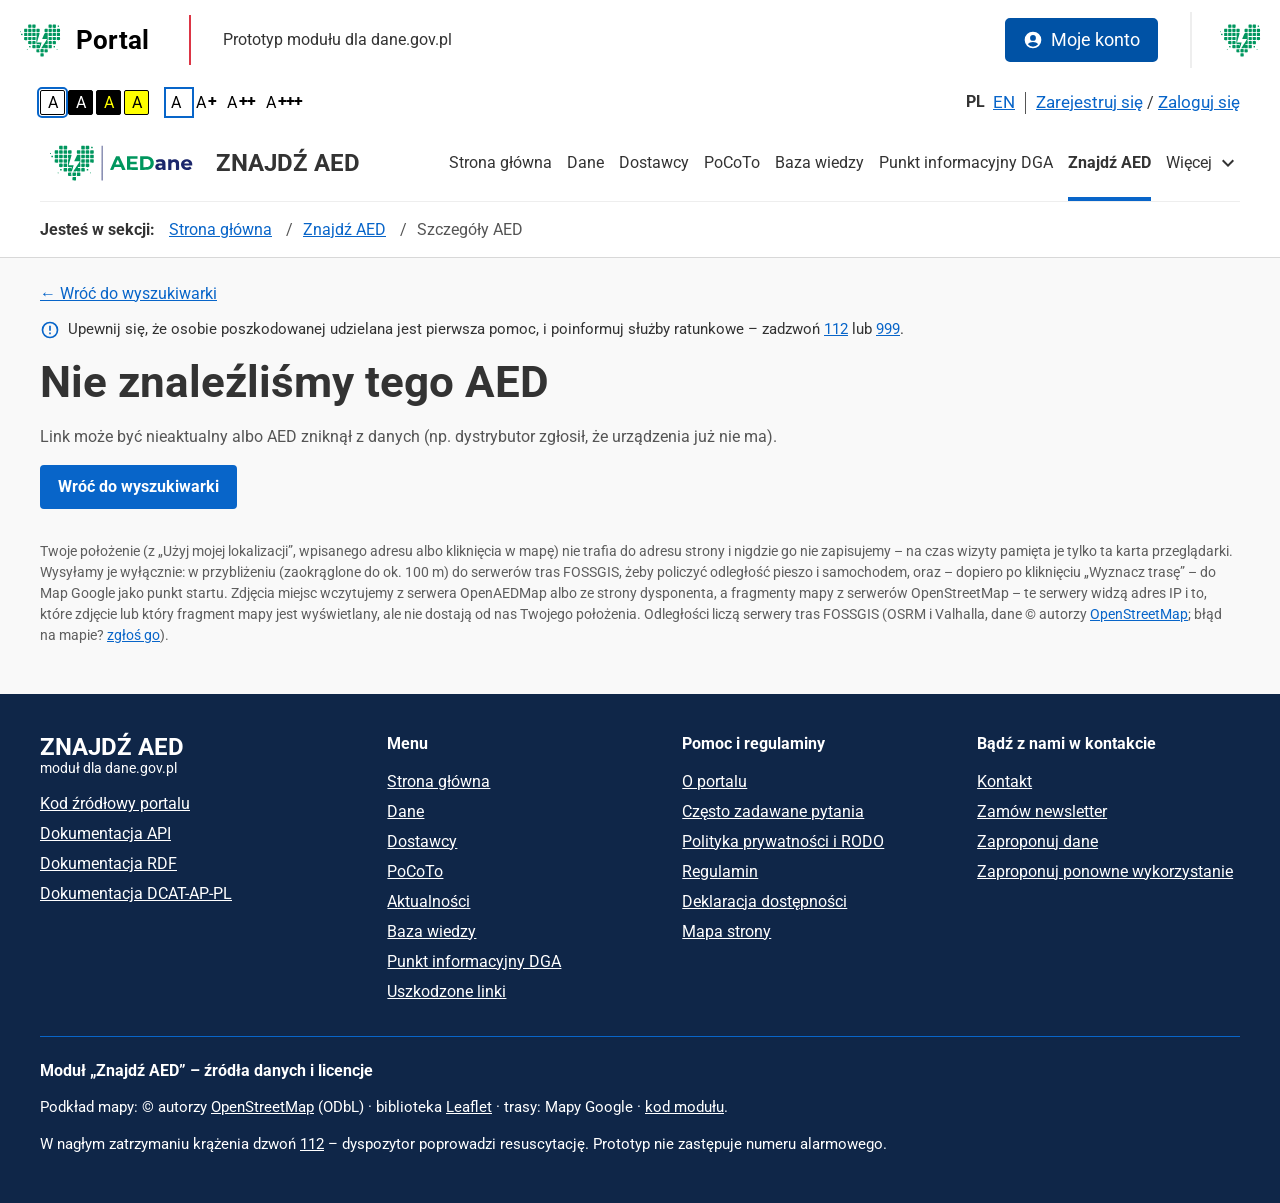
==== app/aed.html @ 88b4f4fb "app: nagłówek bez kreski po logotypie, „Znajdź AED” w jednym wierszu na telefonie AI-Assisted: Claud" ====
<!doctype html>
<html lang="pl">
  <head>
    <meta charset="utf-8" />
    <meta name="viewport" content="width=device-width, initial-scale=1" />
    <title>AED – szczegóły – Znajdź AED</title>
    <meta name="description" content="Szczegóły defibrylatora AED: gdzie jest, kiedy jest dostępny, kto za niego odpowiada. Prototyp na otwartych danych z dane.gov.pl." />
    <meta name="theme-color" content="#0f2648" />
    <link rel="icon" href="data:image/svg+xml,%3Csvg xmlns='http://www.w3.org/2000/svg' viewBox='0 0 32 32'%3E%3Cpath d='M16 28s-11-6.6-11-15A6.5 6.5 0 0 1 16 8.6 6.5 6.5 0 0 1 27 13c0 8.4-11 15-11 15z' fill='%23d40043'/%3E%3Cpath d='M17.2 11.5 13 17.6h3.2l-1.4 5 4.8-6.6h-3.3z' fill='%23fff'/%3E%3C/svg%3E" />
    <link rel="stylesheet" href="vendor/leaflet/leaflet.css?v=20261122-32" />
    <link rel="stylesheet" href="css/style.css?v=20261122-32" />
    <script>
      // Ustawienia dostępności przed pierwszym malowaniem (bez mignięcia).
      (function () {
        try {
          var c = localStorage.getItem('aed-contrast');
          var f = localStorage.getItem('aed-font');
          if (c) document.documentElement.setAttribute('data-contrast', c);
          if (f) document.documentElement.setAttribute('data-font', f);
        } catch (e) {}
      })();
    </script>
  </head>
  <body>
    <header class="page-header">
      <!-- Linki pomijania (jak w dane.gov.pl) -->
      <nav class="skip-menu" aria-label="Linki pomijania">
        <ul class="skip-menu__list">
          <li><a class="skip-menu__link" href="#main-menu">Przejdź do menu</a></li>
          <li><a class="skip-menu__link" href="#main-content">Przejdź do treści</a></li>
          <li><a class="skip-menu__link" href="#main-footer">Przejdź do stopki</a></li>
        </ul>
      </nav>

      <!-- Pasek serwisu (w dane.gov.pl: pasek gov.pl – tu bez znaków państwowych) -->
      <div class="servicebar">
        <a class="servicebar__logo" href="./">
          <img src="img/ikona-aedane.svg?v=20261122-32" alt="" width="48" height="48" />
          Portal
        </a>
        <span class="servicebar__text">Prototyp modułu dla dane.gov.pl</span>
        <a class="btn btn-gov servicebar__cta" href="https://dane.gov.pl/pl/user/login">
          <svg class="icon" viewBox="0 0 24 24" aria-hidden="true" focusable="false"><path fill="currentColor" d="M12 2a10 10 0 1 0 0 20 10 10 0 0 0 0-20zm0 4a3.5 3.5 0 1 1 0 7 3.5 3.5 0 0 1 0-7zm0 14a8 8 0 0 1-6.16-2.9C7.1 15.5 9.4 14.5 12 14.5s4.9 1 6.16 2.6A8 8 0 0 1 12 20z"/></svg>
          Moje konto
          <span class="visually-hidden"> – logowanie w dane.gov.pl</span>
        </a>
        <span class="servicebar__mark" aria-hidden="true">
          <img src="img/ikona-aedane.svg?v=20261122-32" alt="" width="48" height="48" />
        </span>
      </div>

      <!-- Pasek dostępności i języka -->
      <div class="top-bar-wrapper">
        <div class="container">
          <div class="top-bar">
            <div class="a11y-buttons">
              <ul class="a11y-buttons__group" aria-label="Kontrast">
                <li><button type="button" class="btn--hc btn--hc-default" data-contrast="" aria-pressed="false"><span aria-hidden="true">A</span><span class="visually-hidden">Kontrast domyślny</span></button></li>
                <li><button type="button" class="btn--hc btn--hc-bw" data-contrast="black-white" aria-pressed="false"><span aria-hidden="true">A</span><span class="visually-hidden">Kontrast: biały tekst na czarnym tle</span></button></li>
                <li><button type="button" class="btn--hc btn--hc-by" data-contrast="black-yellow" aria-pressed="false"><span aria-hidden="true">A</span><span class="visually-hidden">Kontrast: żółty tekst na czarnym tle</span></button></li>
                <li><button type="button" class="btn--hc btn--hc-yb" data-contrast="yellow-black" aria-pressed="false"><span aria-hidden="true">A</span><span class="visually-hidden">Kontrast: czarny tekst na żółtym tle</span></button></li>
              </ul>
              <ul class="a11y-buttons__group a11y-buttons__group--font" aria-label="Wielkość tekstu">
                <li><button type="button" class="btn--font btn--font-0" data-font="" aria-pressed="false"><span aria-hidden="true">A</span><span class="visually-hidden">Domyślna wielkość tekstu</span></button></li>
                <li><button type="button" class="btn--font btn--font-1" data-font="125" aria-pressed="false"><span aria-hidden="true">A<span class="plus">+</span></span><span class="visually-hidden">Tekst powiększony – 125%</span></button></li>
                <li><button type="button" class="btn--font btn--font-2" data-font="150" aria-pressed="false"><span aria-hidden="true">A<span class="plus">++</span></span><span class="visually-hidden">Tekst powiększony – 150%</span></button></li>
                <li><button type="button" class="btn--font btn--font-3" data-font="200" aria-pressed="false"><span aria-hidden="true">A<span class="plus">+++</span></span><span class="visually-hidden">Tekst powiększony – 200%</span></button></li>
              </ul>
            </div>
            <div class="top-bar__right">
              <ul class="language-switcher" aria-label="Język">
                <li><span class="language-switcher__current" lang="pl" aria-current="true">PL<span class="visually-hidden"> – polski</span></span></li>
                <li><a class="language-switcher__link" href="https://dane.gov.pl/en" lang="en">EN<span class="visually-hidden"> – English version of dane.gov.pl</span></a></li>
              </ul>
              <span class="language-divider" aria-hidden="true"></span>
              <div class="user-related">
                <a class="user-related__link" href="https://dane.gov.pl/pl/user/register">Zarejestruj się</a> /
                <a class="user-related__link" href="https://dane.gov.pl/pl/user/login">Zaloguj się</a>
              </div>
            </div>
          </div>
        </div>
      </div>

      <!-- Znak aplikacji i główne menu -->
      <div class="gov-nav-section">
        <div class="container">
          <div class="navbar" id="main-menu" tabindex="-1">
            <a class="navbar-brand" href="./" aria-label="AEDane – Znajdź AED, strona główna">
              <img class="brand-logo" src="img/logotyp-aedane.svg?v=20261122-32" alt="" width="162" height="54" />
              <span class="brand-name" aria-hidden="true">Znajdź AED</span>
            </a>
            <button type="button" class="navbar-toggler" aria-controls="main-nav" aria-expanded="false">MENU</button>
            <nav id="main-nav" class="navbar-collapse" aria-label="Menu główne">
              <ul class="navbar-nav">
                <li class="nav-item"><a class="nav-link" href="https://dane.gov.pl/pl">Strona główna</a></li>
                <li class="nav-item"><a class="nav-link" href="https://dane.gov.pl/pl/dataset">Dane</a></li>
                <li class="nav-item"><a class="nav-link" href="https://dane.gov.pl/pl/institution">Dostawcy</a></li>
                <li class="nav-item"><a class="nav-link" href="https://dane.gov.pl/pl/showcase">PoCoTo</a></li>
                <li class="nav-item"><a class="nav-link" href="https://dane.gov.pl/pl/knowledgebase/useful-materials">Baza wiedzy</a></li>
                <li class="nav-item"><a class="nav-link" href="https://dane.gov.pl/pl/dga">Punkt informacyjny DGA</a></li>
                <li class="nav-item"><a class="nav-link active" href="index.html">Znajdź AED</a></li>
                <li class="nav-item nav-item--more">
                  <button type="button" class="nav-link nav-more" aria-expanded="false" aria-controls="nav-more-list">
                    Więcej
                    <svg class="nav-more__icon" viewBox="0 0 24 24" aria-hidden="true" focusable="false"><path fill="currentColor" d="M7.4 8.6 12 13.2l4.6-4.6L18 10l-6 6-6-6z"/></svg>
                  </button>
                  <ul id="nav-more-list" class="nav-more__list" hidden>
                    <li><a class="nav-more__link" href="https://dane.gov.pl/pl/article">Aktualności</a></li>
                    <li><a class="nav-more__link" href="https://dane.gov.pl/pl/brokenlinks/table">Uszkodzone linki</a></li>
                  </ul>
                </li>
              </ul>
            </nav>
          </div>
        </div>
      </div>

      <!-- Okruszki -->
      <div class="breadcrumbs-section">
        <div class="container">
          <nav aria-label="Ścieżka nawigacji">
            <span class="breadcrumbs__label">Jesteś w sekcji:</span>
            <ol class="breadcrumbs">
              <li class="breadcrumbs__item"><a href="https://dane.gov.pl/pl">Strona główna</a></li>
              <li class="breadcrumbs__item"><a href="index.html">Znajdź AED</a></li>
              <li class="breadcrumbs__item" aria-current="page" id="crumb-name">Szczegóły AED</li>
            </ol>
          </nav>
        </div>
      </div>
    </header>

    <main id="main-content" class="page-content" tabindex="-1">
      <div class="container">
        <p class="back-link"><a href="index.html" id="back-link">← Wróć do wyszukiwarki</a></p>
        <p class="page-tip">
          <svg class="icon" viewBox="0 0 24 24" aria-hidden="true" focusable="false"><path fill="currentColor" d="M11 7h2v6h-2zm0 8h2v2h-2zm1-13a10 10 0 1 0 0 20 10 10 0 0 0 0-20zm0 18a8 8 0 1 1 0-16 8 8 0 0 1 0 16z"/></svg>
          <span>Upewnij się, że osobie poszkodowanej udzielana jest pierwsza pomoc, i poinformuj służby ratunkowe – zadzwoń <a href="tel:112">112</a> lub <a href="tel:999">999</a>.</span>
        </p>

        <!-- Kolejność od najważniejszego: co to i czy dostępne, jak dojść, kiedy i dla kogo,
             gdzie dokładnie, kto odpowiada, skąd dane. Treść wstawia js/aed-detail.js. -->
        <article id="aed" class="aed-detail" aria-live="polite">
          <h1 class="page-title">Szczegóły AED</h1>
          <p>Wczytujemy dane…</p>
        </article>
        <p class="hint">Twoje położenie (z „Użyj mojej lokalizacji”, wpisanego adresu albo kliknięcia w mapę) nie trafia do adresu strony i nigdzie go nie zapisujemy – na czas wizyty pamięta je tylko ta karta przeglądarki. Wysyłamy je wyłącznie: w przybliżeniu (zaokrąglone do ok. 100 m) do serwerów tras FOSSGIS, żeby policzyć odległość pieszo i samochodem, oraz – dopiero po kliknięciu „Wyznacz trasę” – do Map Google jako punkt startu. Zdjęcia miejsc wczytujemy z serwera OpenAEDMap albo ze strony dysponenta, a fragmenty mapy z serwerów OpenStreetMap – te serwery widzą adres IP i to, które zdjęcie lub który fragment mapy jest wyświetlany, ale nie dostają od nas Twojego położenia. Odległości liczą serwery tras FOSSGIS (OSRM i Valhalla, dane © autorzy <a href="https://www.openstreetmap.org/copyright">OpenStreetMap</a>; błąd na mapie? <a href="https://www.openstreetmap.org/fixthemap">zgłoś go</a>).</p>

      </div>
    </main>

    <footer class="page-footer" id="main-footer" tabindex="-1">
      <div class="container">
        <div class="page-footer__cols">
          <div class="page-footer__col page-footer__col--brand">
            <p class="page-footer__brand">Znajdź AED<span>moduł dla dane.gov.pl</span></p>
            <ul class="page-footer__list">
              <li><a href="https://dane.gov.pl/source-code/">Kod źródłowy portalu</a></li>
              <li><a href="https://api.dane.gov.pl/doc">Dokumentacja API</a></li>
              <li><a href="https://api.dane.gov.pl/1.4/doc?urls.primaryName=DANE.GOV.PL%20RDF%20API">Dokumentacja RDF</a></li>
              <li><a href="https://dane.gov.pl/dcat-ap-pl/">Dokumentacja DCAT-AP-PL</a></li>
            </ul>
          </div>
          <nav class="page-footer__col" aria-labelledby="f-menu">
            <h2 id="f-menu" class="page-footer__title">Menu</h2>
            <ul class="page-footer__list">
              <li><a href="https://dane.gov.pl/pl">Strona główna</a></li>
              <li><a href="https://dane.gov.pl/pl/dataset">Dane</a></li>
              <li><a href="https://dane.gov.pl/pl/institution">Dostawcy</a></li>
              <li><a href="https://dane.gov.pl/pl/showcase">PoCoTo</a></li>
              <li><a href="https://dane.gov.pl/pl/article">Aktualności</a></li>
              <li><a href="https://dane.gov.pl/pl/knowledgebase/useful-materials">Baza wiedzy</a></li>
              <li><a href="https://dane.gov.pl/pl/dga">Punkt informacyjny DGA</a></li>
              <li><a href="https://dane.gov.pl/pl/brokenlinks/table">Uszkodzone linki</a></li>
            </ul>
          </nav>
          <nav class="page-footer__col" aria-labelledby="f-help">
            <h2 id="f-help" class="page-footer__title">Pomoc i regulaminy</h2>
            <ul class="page-footer__list">
              <li><a href="https://dane.gov.pl/pl/page/o-serwisie">O portalu</a></li>
              <li><a href="https://dane.gov.pl/pl/knowledgebase/useful-materials/faq">Często zadawane pytania</a></li>
              <li><a href="https://dane.gov.pl/pl/privacy-policy">Polityka prywatności i RODO</a></li>
              <li><a href="https://dane.gov.pl/pl/regulations">Regulamin</a></li>
              <li><a href="https://dane.gov.pl/pl/declaration-of-accessibility">Deklaracja dostępności</a></li>
              <li><a href="https://dane.gov.pl/pl/sitemap">Mapa strony</a></li>
            </ul>
          </nav>
          <nav class="page-footer__col" aria-labelledby="f-contact">
            <h2 id="f-contact" class="page-footer__title">Bądź z nami w kontakcie</h2>
            <ul class="page-footer__list">
              <li><a href="https://dane.gov.pl/pl/contact">Kontakt</a></li>
              <li><a href="https://dane.gov.pl/pl/newsletter">Zamów newsletter</a></li>
              <li><a href="https://dane.gov.pl/pl/dataset/submissions">Zaproponuj dane</a></li>
              <li><a href="https://dane.gov.pl/pl/showcase/suggest">Zaproponuj ponowne wykorzystanie</a></li>
            </ul>
          </nav>
        </div>
        <div class="page-footer__module">
          <h2 class="page-footer__title">Moduł „Znajdź AED” – źródła danych i licencje</h2>
          <ul id="sources" class="page-footer__list"></ul>
          <p>Podkład mapy: © autorzy <a href="https://www.openstreetmap.org/copyright">OpenStreetMap</a> (ODbL) · biblioteka <a href="https://leafletjs.com">Leaflet</a> · trasy: Mapy Google · <a href="https://github.com/tymsonS/AED">kod modułu</a>.</p>
          <p>W nagłym zatrzymaniu krążenia dzwoń <a href="tel:112">112</a> – dyspozytor poprowadzi resuscytację. Prototyp nie zastępuje numeru alarmowego.</p>
        </div>
      </div>
    </footer>

    <script src="vendor/leaflet/leaflet.js?v=20261122-32"></script>
    <script src="data/aed-data.js?v=20261122-32"></script>
    <script src="js/aed-core.js?v=20261122-32"></script>
    <script src="js/a11y.js?v=20261122-32"></script>
    <script src="js/aed-detail.js?v=20261122-32"></script>
  </body>
</html>
---- app/vendor/leaflet/leaflet.css ----
/* required styles */

.leaflet-pane,
.leaflet-tile,
.leaflet-marker-icon,
.leaflet-marker-shadow,
.leaflet-tile-container,
.leaflet-pane > svg,
.leaflet-pane > canvas,
.leaflet-zoom-box,
.leaflet-image-layer,
.leaflet-layer {
	position: absolute;
	left: 0;
	top: 0;
	}
.leaflet-container {
	overflow: hidden;
	}
.leaflet-tile,
.leaflet-marker-icon,
.leaflet-marker-shadow {
	-webkit-user-select: none;
	   -moz-user-select: none;
	        user-select: none;
	  -webkit-user-drag: none;
	}
/* Prevents IE11 from highlighting tiles in blue */
.leaflet-tile::selection {
	background: transparent;
}
/* Safari renders non-retina tile on retina better with this, but Chrome is worse */
.leaflet-safari .leaflet-tile {
	image-rendering: -webkit-optimize-contrast;
	}
/* hack that prevents hw layers "stretching" when loading new tiles */
.leaflet-safari .leaflet-tile-container {
	width: 1600px;
	height: 1600px;
	-webkit-transform-origin: 0 0;
	}
.leaflet-marker-icon,
.leaflet-marker-shadow {
	display: block;
	}
/* .leaflet-container svg: reset svg max-width decleration shipped in Joomla! (joomla.org) 3.x */
/* .leaflet-container img: map is broken in FF if you have max-width: 100% on tiles */
.leaflet-container .leaflet-overlay-pane svg {
	max-width: none !important;
	max-height: none !important;
	}
.leaflet-container .leaflet-marker-pane img,
.leaflet-container .leaflet-shadow-pane img,
.leaflet-container .leaflet-tile-pane img,
.leaflet-container img.leaflet-image-layer,
.leaflet-container .leaflet-tile {
	max-width: none !important;
	max-height: none !important;
	width: auto;
	padding: 0;
	}

.leaflet-container img.leaflet-tile {
	/* See: https://bugs.chromium.org/p/chromium/issues/detail?id=600120 */
	mix-blend-mode: plus-lighter;
}

.leaflet-container.leaflet-touch-zoom {
	-ms-touch-action: pan-x pan-y;
	touch-action: pan-x pan-y;
	}
.leaflet-container.leaflet-touch-drag {
	-ms-touch-action: pinch-zoom;
	/* Fallback for FF which doesn't support pinch-zoom */
	touch-action: none;
	touch-action: pinch-zoom;
}
.leaflet-container.leaflet-touch-drag.leaflet-touch-zoom {
	-ms-touch-action: none;
	touch-action: none;
}
.leaflet-container {
	-webkit-tap-highlight-color: transparent;
}
.leaflet-container a {
	-webkit-tap-highlight-color: rgba(51, 181, 229, 0.4);
}
.leaflet-tile {
	filter: inherit;
	visibility: hidden;
	}
.leaflet-tile-loaded {
	visibility: inherit;
	}
.leaflet-zoom-box {
	width: 0;
	height: 0;
	-moz-box-sizing: border-box;
	     box-sizing: border-box;
	z-index: 800;
	}
/* workaround for https://bugzilla.mozilla.org/show_bug.cgi?id=888319 */
.leaflet-overlay-pane svg {
	-moz-user-select: none;
	}

.leaflet-pane         { z-index: 400; }

.leaflet-tile-pane    { z-index: 200; }
.leaflet-overlay-pane { z-index: 400; }
.leaflet-shadow-pane  { z-index: 500; }
.leaflet-marker-pane  { z-index: 600; }
.leaflet-tooltip-pane   { z-index: 650; }
.leaflet-popup-pane   { z-index: 700; }

.leaflet-map-pane canvas { z-index: 100; }
.leaflet-map-pane svg    { z-index: 200; }

.leaflet-vml-shape {
	width: 1px;
	height: 1px;
	}
.lvml {
	behavior: url(#default#VML);
	display: inline-block;
	position: absolute;
	}


/* control positioning */

.leaflet-control {
	position: relative;
	z-index: 800;
	pointer-events: visiblePainted; /* IE 9-10 doesn't have auto */
	pointer-events: auto;
	}
.leaflet-top,
.leaflet-bottom {
	position: absolute;
	z-index: 1000;
	pointer-events: none;
	}
.leaflet-top {
	top: 0;
	}
.leaflet-right {
	right: 0;
	}
.leaflet-bottom {
	bottom: 0;
	}
.leaflet-left {
	left: 0;
	}
.leaflet-control {
	float: left;
	clear: both;
	}
.leaflet-right .leaflet-control {
	float: right;
	}
.leaflet-top .leaflet-control {
	margin-top: 10px;
	}
.leaflet-bottom .leaflet-control {
	margin-bottom: 10px;
	}
.leaflet-left .leaflet-control {
	margin-left: 10px;
	}
.leaflet-right .leaflet-control {
	margin-right: 10px;
	}


/* zoom and fade animations */

.leaflet-fade-anim .leaflet-popup {
	opacity: 0;
	-webkit-transition: opacity 0.2s linear;
	   -moz-transition: opacity 0.2s linear;
	        transition: opacity 0.2s linear;
	}
.leaflet-fade-anim .leaflet-map-pane .leaflet-popup {
	opacity: 1;
	}
.leaflet-zoom-animated {
	-webkit-transform-origin: 0 0;
	    -ms-transform-origin: 0 0;
	        transform-origin: 0 0;
	}
svg.leaflet-zoom-animated {
	will-change: transform;
}

.leaflet-zoom-anim .leaflet-zoom-animated {
	-webkit-transition: -webkit-transform 0.25s cubic-bezier(0,0,0.25,1);
	   -moz-transition:    -moz-transform 0.25s cubic-bezier(0,0,0.25,1);
	        transition:         transform 0.25s cubic-bezier(0,0,0.25,1);
	}
.leaflet-zoom-anim .leaflet-tile,
.leaflet-pan-anim .leaflet-tile {
	-webkit-transition: none;
	   -moz-transition: none;
	        transition: none;
	}

.leaflet-zoom-anim .leaflet-zoom-hide {
	visibility: hidden;
	}


/* cursors */

.leaflet-interactive {
	cursor: pointer;
	}
.leaflet-grab {
	cursor: -webkit-grab;
	cursor:    -moz-grab;
	cursor:         grab;
	}
.leaflet-crosshair,
.leaflet-crosshair .leaflet-interactive {
	cursor: crosshair;
	}
.leaflet-popup-pane,
.leaflet-control {
	cursor: auto;
	}
.leaflet-dragging .leaflet-grab,
.leaflet-dragging .leaflet-grab .leaflet-interactive,
.leaflet-dragging .leaflet-marker-draggable {
	cursor: move;
	cursor: -webkit-grabbing;
	cursor:    -moz-grabbing;
	cursor:         grabbing;
	}

/* marker & overlays interactivity */
.leaflet-marker-icon,
.leaflet-marker-shadow,
.leaflet-image-layer,
.leaflet-pane > svg path,
.leaflet-tile-container {
	pointer-events: none;
	}

.leaflet-marker-icon.leaflet-interactive,
.leaflet-image-layer.leaflet-interactive,
.leaflet-pane > svg path.leaflet-interactive,
svg.leaflet-image-layer.leaflet-interactive path {
	pointer-events: visiblePainted; /* IE 9-10 doesn't have auto */
	pointer-events: auto;
	}

/* visual tweaks */

.leaflet-container {
	background: #ddd;
	outline-offset: 1px;
	}
.leaflet-container a {
	color: #0078A8;
	}
.leaflet-zoom-box {
	border: 2px dotted #38f;
	background: rgba(255,255,255,0.5);
	}


/* general typography */
.leaflet-container {
	font-family: "Helvetica Neue", Arial, Helvetica, sans-serif;
	font-size: 12px;
	font-size: 0.75rem;
	line-height: 1.5;
	}


/* general toolbar styles */

.leaflet-bar {
	box-shadow: 0 1px 5px rgba(0,0,0,0.65);
	border-radius: 4px;
	}
.leaflet-bar a {
	background-color: #fff;
	border-bottom: 1px solid #ccc;
	width: 26px;
	height: 26px;
	line-height: 26px;
	display: block;
	text-align: center;
	text-decoration: none;
	color: black;
	}
.leaflet-bar a,
.leaflet-control-layers-toggle {
	background-position: 50% 50%;
	background-repeat: no-repeat;
	display: block;
	}
.leaflet-bar a:hover,
.leaflet-bar a:focus {
	background-color: #f4f4f4;
	}
.leaflet-bar a:first-child {
	border-top-left-radius: 4px;
	border-top-right-radius: 4px;
	}
.leaflet-bar a:last-child {
	border-bottom-left-radius: 4px;
	border-bottom-right-radius: 4px;
	border-bottom: none;
	}
.leaflet-bar a.leaflet-disabled {
	cursor: default;
	background-color: #f4f4f4;
	color: #bbb;
	}

.leaflet-touch .leaflet-bar a {
	width: 30px;
	height: 30px;
	line-height: 30px;
	}
.leaflet-touch .leaflet-bar a:first-child {
	border-top-left-radius: 2px;
	border-top-right-radius: 2px;
	}
.leaflet-touch .leaflet-bar a:last-child {
	border-bottom-left-radius: 2px;
	border-bottom-right-radius: 2px;
	}

/* zoom control */

.leaflet-control-zoom-in,
.leaflet-control-zoom-out {
	font: bold 18px 'Lucida Console', Monaco, monospace;
	text-indent: 1px;
	}

.leaflet-touch .leaflet-control-zoom-in, .leaflet-touch .leaflet-control-zoom-out  {
	font-size: 22px;
	}


/* layers control */

.leaflet-control-layers {
	box-shadow: 0 1px 5px rgba(0,0,0,0.4);
	background: #fff;
	border-radius: 5px;
	}
.leaflet-control-layers-toggle {
	background-image: url(images/layers.png);
	width: 36px;
	height: 36px;
	}
.leaflet-retina .leaflet-control-layers-toggle {
	background-image: url(images/layers-2x.png);
	background-size: 26px 26px;
	}
.leaflet-touch .leaflet-control-layers-toggle {
	width: 44px;
	height: 44px;
	}
.leaflet-control-layers .leaflet-control-layers-list,
.leaflet-control-layers-expanded .leaflet-control-layers-toggle {
	display: none;
	}
.leaflet-control-layers-expanded .leaflet-control-layers-list {
	display: block;
	position: relative;
	}
.leaflet-control-layers-expanded {
	padding: 6px 10px 6px 6px;
	color: #333;
	background: #fff;
	}
.leaflet-control-layers-scrollbar {
	overflow-y: scroll;
	overflow-x: hidden;
	padding-right: 5px;
	}
.leaflet-control-layers-selector {
	margin-top: 2px;
	position: relative;
	top: 1px;
	}
.leaflet-control-layers label {
	display: block;
	font-size: 13px;
	font-size: 1.08333em;
	}
.leaflet-control-layers-separator {
	height: 0;
	border-top: 1px solid #ddd;
	margin: 5px -10px 5px -6px;
	}

/* Default icon URLs */
.leaflet-default-icon-path { /* used only in path-guessing heuristic, see L.Icon.Default */
	background-image: url(images/marker-icon.png);
	}


/* attribution and scale controls */

.leaflet-container .leaflet-control-attribution {
	background: #fff;
	background: rgba(255, 255, 255, 0.8);
	margin: 0;
	}
.leaflet-control-attribution,
.leaflet-control-scale-line {
	padding: 0 5px;
	color: #333;
	line-height: 1.4;
	}
.leaflet-control-attribution a {
	text-decoration: none;
	}
.leaflet-control-attribution a:hover,
.leaflet-control-attribution a:focus {
	text-decoration: underline;
	}
.leaflet-attribution-flag {
	display: inline !important;
	vertical-align: baseline !important;
	width: 1em;
	height: 0.6669em;
	}
.leaflet-left .leaflet-control-scale {
	margin-left: 5px;
	}
.leaflet-bottom .leaflet-control-scale {
	margin-bottom: 5px;
	}
.leaflet-control-scale-line {
	border: 2px solid #777;
	border-top: none;
	line-height: 1.1;
	padding: 2px 5px 1px;
	white-space: nowrap;
	-moz-box-sizing: border-box;
	     box-sizing: border-box;
	background: rgba(255, 255, 255, 0.8);
	text-shadow: 1px 1px #fff;
	}
.leaflet-control-scale-line:not(:first-child) {
	border-top: 2px solid #777;
	border-bottom: none;
	margin-top: -2px;
	}
.leaflet-control-scale-line:not(:first-child):not(:last-child) {
	border-bottom: 2px solid #777;
	}

.leaflet-touch .leaflet-control-attribution,
.leaflet-touch .leaflet-control-layers,
.leaflet-touch .leaflet-bar {
	box-shadow: none;
	}
.leaflet-touch .leaflet-control-layers,
.leaflet-touch .leaflet-bar {
	border: 2px solid rgba(0,0,0,0.2);
	background-clip: padding-box;
	}


/* popup */

.leaflet-popup {
	position: absolute;
	text-align: center;
	margin-bottom: 20px;
	}
.leaflet-popup-content-wrapper {
	padding: 1px;
	text-align: left;
	border-radius: 12px;
	}
.leaflet-popup-content {
	margin: 13px 24px 13px 20px;
	line-height: 1.3;
	font-size: 13px;
	font-size: 1.08333em;
	min-height: 1px;
	}
.leaflet-popup-content p {
	margin: 17px 0;
	margin: 1.3em 0;
	}
.leaflet-popup-tip-container {
	width: 40px;
	height: 20px;
	position: absolute;
	left: 50%;
	margin-top: -1px;
	margin-left: -20px;
	overflow: hidden;
	pointer-events: none;
	}
.leaflet-popup-tip {
	width: 17px;
	height: 17px;
	padding: 1px;

	margin: -10px auto 0;
	pointer-events: auto;

	-webkit-transform: rotate(45deg);
	   -moz-transform: rotate(45deg);
	    -ms-transform: rotate(45deg);
	        transform: rotate(45deg);
	}
.leaflet-popup-content-wrapper,
.leaflet-popup-tip {
	background: white;
	color: #333;
	box-shadow: 0 3px 14px rgba(0,0,0,0.4);
	}
.leaflet-container a.leaflet-popup-close-button {
	position: absolute;
	top: 0;
	right: 0;
	border: none;
	text-align: center;
	width: 24px;
	height: 24px;
	font: 16px/24px Tahoma, Verdana, sans-serif;
	color: #757575;
	text-decoration: none;
	background: transparent;
	}
.leaflet-container a.leaflet-popup-close-button:hover,
.leaflet-container a.leaflet-popup-close-button:focus {
	color: #585858;
	}
.leaflet-popup-scrolled {
	overflow: auto;
	}

.leaflet-oldie .leaflet-popup-content-wrapper {
	-ms-zoom: 1;
	}
.leaflet-oldie .leaflet-popup-tip {
	width: 24px;
	margin: 0 auto;

	-ms-filter: "progid:DXImageTransform.Microsoft.Matrix(M11=0.70710678, M12=0.70710678, M21=-0.70710678, M22=0.70710678)";
	filter: progid:DXImageTransform.Microsoft.Matrix(M11=0.70710678, M12=0.70710678, M21=-0.70710678, M22=0.70710678);
	}

.leaflet-oldie .leaflet-control-zoom,
.leaflet-oldie .leaflet-control-layers,
.leaflet-oldie .leaflet-popup-content-wrapper,
.leaflet-oldie .leaflet-popup-tip {
	border: 1px solid #999;
	}


/* div icon */

.leaflet-div-icon {
	background: #fff;
	border: 1px solid #666;
	}


/* Tooltip */
/* Base styles for the element that has a tooltip */
.leaflet-tooltip {
	position: absolute;
	padding: 6px;
	background-color: #fff;
	border: 1px solid #fff;
	border-radius: 3px;
	color: #222;
	white-space: nowrap;
	-webkit-user-select: none;
	-moz-user-select: none;
	-ms-user-select: none;
	user-select: none;
	pointer-events: none;
	box-shadow: 0 1px 3px rgba(0,0,0,0.4);
	}
.leaflet-tooltip.leaflet-interactive {
	cursor: pointer;
	pointer-events: auto;
	}
.leaflet-tooltip-top:before,
.leaflet-tooltip-bottom:before,
.leaflet-tooltip-left:before,
.leaflet-tooltip-right:before {
	position: absolute;
	pointer-events: none;
	border: 6px solid transparent;
	background: transparent;
	content: "";
	}

/* Directions */

.leaflet-tooltip-bottom {
	margin-top: 6px;
}
.leaflet-tooltip-top {
	margin-top: -6px;
}
.leaflet-tooltip-bottom:before,
.leaflet-tooltip-top:before {
	left: 50%;
	margin-left: -6px;
	}
.leaflet-tooltip-top:before {
	bottom: 0;
	margin-bottom: -12px;
	border-top-color: #fff;
	}
.leaflet-tooltip-bottom:before {
	top: 0;
	margin-top: -12px;
	margin-left: -6px;
	border-bottom-color: #fff;
	}
.leaflet-tooltip-left {
	margin-left: -6px;
}
.leaflet-tooltip-right {
	margin-left: 6px;
}
.leaflet-tooltip-left:before,
.leaflet-tooltip-right:before {
	top: 50%;
	margin-top: -6px;
	}
.leaflet-tooltip-left:before {
	right: 0;
	margin-right: -12px;
	border-left-color: #fff;
	}
.leaflet-tooltip-right:before {
	left: 0;
	margin-left: -12px;
	border-right-color: #fff;
	}

/* Printing */

@media print {
	/* Prevent printers from removing background-images of controls. */
	.leaflet-control {
		-webkit-print-color-adjust: exact;
		print-color-adjust: exact;
		}
	}
---- app/css/style.css ----
/*
 * Znajdź AED – style. Układ i wartości odtworzone z frontendu dane.gov.pl
 * (layout/_gov-bar, _top-bar, _header, components/_breadcrumbs, _footer; zmienne kolorów,
 * Roboto) – napisane od nowa, bez kopiowania kodu. Bez znaków państwowych (godło, gov.pl, UE).
 * Kontrasty tekstu ≥ 4,5:1 (WCAG 2.2 AA) – sprawdzane w app/tests/contrast.test.js.
 */

@font-face {
  font-family: 'Roboto';
  font-style: normal;
  font-weight: 400;
  font-display: swap;
  src: url('../vendor/roboto/roboto-latin-ext-400-normal.woff2') format('woff2');
  unicode-range: U+0100-02AF, U+0304, U+0308, U+0329, U+1E00-1E9F, U+1EF2-1EFF, U+2020, U+20A0-20AB, U+20AD-20C0, U+2113, U+2C60-2C7F, U+A720-A7FF;
}
@font-face {
  font-family: 'Roboto';
  font-style: normal;
  font-weight: 400;
  font-display: swap;
  src: url('../vendor/roboto/roboto-latin-400-normal.woff2') format('woff2');
  unicode-range: U+0000-00FF, U+0131, U+0152-0153, U+02BB-02BC, U+02C6, U+02DA, U+02DC, U+0304, U+0308, U+0329, U+2000-206F, U+20AC, U+2122, U+2191, U+2193, U+2212, U+2215, U+FEFF, U+FFFD;
}
@font-face {
  font-family: 'Roboto';
  font-style: normal;
  font-weight: 700;
  font-display: swap;
  src: url('../vendor/roboto/roboto-latin-ext-700-normal.woff2') format('woff2');
  unicode-range: U+0100-02AF, U+0304, U+0308, U+0329, U+1E00-1E9F, U+1EF2-1EFF, U+2020, U+20A0-20AB, U+20AD-20C0, U+2113, U+2C60-2C7F, U+A720-A7FF;
}
@font-face {
  font-family: 'Roboto';
  font-style: normal;
  font-weight: 700;
  font-display: swap;
  src: url('../vendor/roboto/roboto-latin-700-normal.woff2') format('woff2');
  unicode-range: U+0000-00FF, U+0131, U+0152-0153, U+02BB-02BC, U+02C6, U+02DA, U+02DC, U+0304, U+0308, U+0329, U+2000-206F, U+20AC, U+2122, U+2191, U+2193, U+2212, U+2215, U+FEFF, U+FFFD;
}

:root {
  /* Wartości z kodu frontendu dane.gov.pl (scss/base/_variables.scss) */
  --primary: #0865c9;
  --primary-hover: #0753a4;
  --gov-primary: #0052a5;
  --hover-2: #05407f;
  --navy: #0f2648;
  --heading: #333333;
  --text: #555555;
  --muted: #5e5e5e;
  --bg-light: #f9f9f9;
  --grey-6: #eeeeee;
  --grey-5: #d8d8d8;
  --grey-8: #ced4da;
  --highlight: #d6eafb;
  --danger: #dc3545;
  --red: #d40043;
  --form-blue: #0052a4;
  --focus: #ffc605;

  --ok-bg: #e3f3e6;
  --ok-fg: #14532d;
  --ok-pin: #1e7b34;
  --unknown-bg: #eeeeee;
  --unknown-fg: #333333;
  --unknown-pin: #5e5e5e;
  --closed-bg: #fbe7ea;
  --closed-fg: #8a1622;
  --closed-pin: #a91e2c;
  --example-bg: #fff4cc;
  --verified-fg: #0f2648;
  --verified-bg: #e3eefb;
  --unverified-fg: #4a4a4a;
  --unverified-bg: #ffffff;
  --example-fg: #5c4400;
  --example-pin: #8a6a00;

  --card-bg: #ffffff;
  --page-bg: #ffffff;
  --radius: 4px;
}

/* Wielkość tekstu – jak przyciski A / A+ / A++ / A+++ w dane.gov.pl */
html[data-font='125'] {
  font-size: 125%;
}
html[data-font='150'] {
  font-size: 150%;
}
html[data-font='200'] {
  font-size: 200%;
}

*,
*::before,
*::after {
  box-sizing: border-box;
}

[hidden] {
  display: none !important;
}

html {
  -webkit-text-size-adjust: 100%;
}

body {
  margin: 0;
  font-family: 'Roboto', Arial, sans-serif;
  font-size: 1rem;
  line-height: 1.5;
  color: var(--text);
  background: var(--page-bg);
}

h1,
h2,
h3 {
  color: var(--heading);
  line-height: 1.2;
}

a {
  color: var(--primary);
}
a:hover {
  color: var(--hover-2);
}

:focus-visible {
  outline: 3px solid var(--form-blue);
  outline-offset: 2px;
}

.container {
  width: 100%;
  max-width: 1660px;
  margin: 0 auto;
  padding: 0 1rem;
}
@media (min-width: 1200px) {
  .container {
    padding: 0 2.5rem;
  }
}

.visually-hidden {
  position: absolute !important;
  width: 1px;
  height: 1px;
  overflow: hidden;
  clip: rect(0 0 0 0);
  white-space: nowrap;
}

.icon {
  width: 1.25rem;
  height: 1.25rem;
  flex: none;
}

/* --- Linki pomijania ------------------------------------------------------ */

.skip-menu__list {
  margin: 0;
  padding: 0;
  list-style: none;
}
.skip-menu__link {
  position: absolute;
  left: 0.5rem;
  top: -4rem;
  z-index: 3000;
  padding: 0.5rem 1rem;
  background: var(--navy);
  color: #fff;
}
.skip-menu__link:focus {
  top: 0.5rem;
  color: #fff;
}

/* --- Pasek serwisu (układ paska gov.pl, bez znaków państwowych) -------- */

.servicebar {
  display: flex;
  align-items: center;
  justify-content: space-between;
  padding: 0.75rem;
  background: #fff;
}
.servicebar__logo {
  display: inline-flex;
  align-items: center;
  gap: 0.5rem;
  margin-right: 0.5rem;
  color: #000;
  font-size: 1.25rem;
  font-weight: 700;
  text-decoration: none;
  line-height: 1.5;
}
/* Sygnet w obu rogach: ten sam rozmiar i ten sam odstęp od krawędzi (padding paska). */
.servicebar__logo img {
  flex-shrink: 0;
  width: 48px;
  height: 48px;
}
.servicebar__logo:hover {
  color: var(--hover-2);
  text-decoration: underline;
}
.servicebar__text {
  display: none;
  margin-left: 2rem;
  padding-left: 2rem;
  border-left: 2px solid var(--danger);
  padding-top: 0.875rem;
  padding-bottom: 0.875rem;
  line-height: 1.4;
  color: var(--heading);
}
.servicebar__cta {
  margin-left: auto;
  white-space: nowrap;
}
/* Bardzo wąski ekran (320 px, WCAG 1.4.10): „Moje konto” może przejść do drugiego wiersza. */
@media (max-width: 359px) {
  .servicebar__cta {
    white-space: normal;
    padding-left: 0.5rem;
    padding-right: 0.5rem;
  }
}
.servicebar__mark {
  display: inline-flex;
  flex-shrink: 0;
  align-items: center;
  margin-left: 0.375rem;
  padding-left: 0.375rem;
  border-left: 2px solid var(--grey-6);
}
.servicebar__mark img {
  width: 48px;
  height: 48px;
}
@media (min-width: 1200px) {
  .servicebar__mark {
    margin-left: 2rem;
    padding-left: 1.25rem;
  }
  .servicebar__mark img {
    width: 3.5rem;
    height: 3.5rem;
  }
}
@media (min-width: 1200px) {
  .servicebar {
    justify-content: flex-start;
  }
  .servicebar__logo {
    font-size: 1.6rem;
  }
  .servicebar__logo img {
    width: 3.5rem;
    height: 3.5rem;
  }
  .servicebar__text {
    display: inline;
  }
}

/* --- Przyciski ------------------------------------------------------------ */

.btn {
  display: inline-flex;
  align-items: center;
  justify-content: center;
  gap: 0.5rem;
  min-height: 2.75rem;
  padding: 0.5rem 1rem;
  font: inherit;
  font-weight: 700;
  line-height: 1.25;
  border-radius: var(--radius);
  border: 2px solid var(--primary);
  cursor: pointer;
  text-decoration: none;
}
.btn-gov {
  background: var(--gov-primary);
  border-color: var(--gov-primary);
  border-radius: 5px;
  color: #fff;
  font-weight: 400;
  font-size: 1.125rem;
}
.btn-gov:hover {
  background: var(--hover-2);
  border-color: var(--hover-2);
  color: #fff;
}
.btn-primary {
  background: var(--primary);
  color: #fff;
}
.btn-primary:hover {
  background: var(--primary-hover);
  border-color: var(--primary-hover);
  color: #fff;
}
.btn-primary[aria-busy='true'] {
  cursor: progress;
  opacity: 0.85;
}
.btn-outline {
  background: #fff;
  color: var(--primary);
}
.btn-outline:hover {
  background: var(--highlight);
  color: var(--hover-2);
}
.btn-lg {
  min-height: 3.5rem;
  padding: 0.75rem 2rem;
  font-size: 1.25rem;
}
.btn-lg .icon {
  width: 1.5rem;
  height: 1.5rem;
}
.btn-sm {
  min-height: 2.25rem;
  padding: 0.25rem 0.75rem;
  font-size: 0.9375rem;
}

/* --- Pasek dostępności / język ------------------------------------------ */

.top-bar-wrapper {
  background: #fff;
}
.top-bar {
  display: flex;
  flex-wrap: wrap;
  align-items: center;
  justify-content: space-between;
  gap: 0.5rem 1rem;
  padding: 10px 0;
}
.a11y-buttons {
  display: flex;
  align-items: center;
}
.a11y-buttons__group {
  display: flex;
  align-items: center;
  margin: 0;
  padding: 0;
  list-style: none;
}
.a11y-buttons__group li {
  margin-right: 3px;
}
.a11y-buttons__group--font {
  margin-left: 15px;
}
.btn--hc {
  width: 25px;
  height: 25px;
  padding: 0;
  font: inherit;
  font-size: 16px;
  line-height: 1;
  border: 1px solid #000;
  border-radius: 2px;
  cursor: pointer;
}
.btn--hc-default {
  background: #fff;
  color: #000;
}
.btn--hc-bw {
  background: #000;
  color: #fff;
}
.btn--hc-by {
  background: #000;
  color: #ff0;
}
.btn--hc-yb {
  background: #ff0;
  color: #000;
}
.btn--font {
  position: relative;
  min-width: 24px;
  height: 25px;
  padding: 0 2px;
  font: inherit;
  font-size: 16px;
  line-height: 1;
  color: #000;
  background: transparent;
  border: 0;
  cursor: pointer;
}
.btn--font-0 {
  padding-right: 8px;
}
.btn--font-1 {
  padding-right: 16px;
}
.btn--font-2 {
  padding-right: 24px;
}
.btn--font-3 {
  padding-right: 32px;
}
.btn--font .plus {
  position: absolute;
  top: 3px;
  left: 14px;
  font-weight: 700;
  letter-spacing: -1px;
}
.btn--hc[aria-pressed='true'],
.btn--font[aria-pressed='true'] {
  outline: 2px solid var(--primary);
  outline-offset: 1px;
}
.top-bar__right {
  display: flex;
  align-items: center;
}
.language-switcher {
  display: flex;
  margin: 0;
  padding: 0;
  list-style: none;
}
.language-switcher {
  gap: 0.5rem;
}
.language-switcher__current {
  font-weight: 700;
  color: var(--heading);
}
.language-switcher__link,
.user-related__link {
  font-size: 1.0625rem;
}
.user-related {
  color: var(--heading);
}
.language-divider {
  width: 1px;
  height: 22px;
  margin: 0 10px;
  background: var(--text);
}
.top-bar__link {
  font-size: 1.0625rem;
}
@media (max-width: 767.98px) {
  .a11y-buttons__group--font {
    display: none;
  }
}

/* --- Znak aplikacji i menu ----------------------------------------------- */

.gov-nav-section {
  background: #fff;
  padding-bottom: 1px;
}
.navbar {
  display: flex;
  flex-wrap: wrap;
  align-items: center;
  justify-content: space-between;
  border-bottom: 1px solid var(--grey-6);
}
.navbar:focus {
  outline: none;
}
.navbar-brand {
  display: inline-flex;
  align-items: center;
  gap: 0.875rem;
  padding: 15px 0;
  text-decoration: none;
}
/* Logotyp AEDane: min. 160 px szerokości (księga znaku), więc 162×54 także na telefonie. */
.brand-logo {
  display: block;
  width: 162px;
  height: 54px;
}
.brand-name {
  font-family: 'Roboto', Arial, sans-serif;
  font-size: 1.5rem;
  font-weight: 700;
  line-height: 1.1;
  color: var(--heading);
  text-transform: uppercase;
  white-space: nowrap;
}
/* Telefon: logotyp, „Znajdź AED” i MENU w jednym wierszu. */
@media (max-width: 420px) {
  .navbar-brand {
    gap: 0.625rem;
  }
  .brand-logo {
    width: 160px;
    height: 53px;
  }
  .brand-name {
    font-size: 0.9375rem;
  }
  .navbar .navbar-toggler {
    padding-left: 0.5rem;
    padding-right: 0.5rem;
  }
}.navbar-toggler {
  min-height: 2.75rem;
  padding: 0.25rem 0.75rem;
  font: inherit;
  color: var(--text);
  background: transparent;
  border: 0;
  cursor: pointer;
}
.navbar-collapse {
  display: none;
  flex-basis: 100%;
}
.navbar-collapse.show {
  display: block;
}
.navbar-nav {
  display: flex;
  flex-wrap: wrap;
  justify-content: center;
  margin: 0;
  padding: 0 0 0.5rem;
  list-style: none;
  gap: 0 1rem;
}
.nav-link {
  display: inline-grid;
  align-items: center;
  height: 2.5rem;
  margin-top: 3px;
  padding: 0;
  color: var(--heading);
  font-size: 1rem;
  text-decoration: none;
  border-bottom: 4px solid transparent;
}
.nav-link:hover {
  color: var(--heading);
  border-bottom-color: var(--primary);
}
.nav-link.active {
  font-weight: 700;
  border-bottom-color: var(--primary);
}
.nav-item--more {
  position: relative;
}
.nav-more {
  display: inline-flex;
  align-items: center;
  gap: 0.25rem;
  color: var(--heading);
  font: inherit;
  background: none;
  border-top: 0;
  border-left: 0;
  border-right: 0;
  cursor: pointer;
}
.nav-more__icon {
  display: block;
  width: 1.5rem;
  height: 1.5rem;
  transform-box: fill-box;
  transform-origin: 50% 50%;
  transition: transform 0.2s;
}
.nav-more[aria-expanded='true'] .nav-more__icon {
  transform: rotate(180deg);
}
.nav-more__list {
  position: absolute;
  right: 0;
  z-index: 1500;
  min-width: 14rem;
  margin: 0;
  padding: 0.5rem 0;
  list-style: none;
  background: #fff;
  border: 1px solid var(--grey-6);
  box-shadow: 0 4px 12px rgba(15, 38, 72, 0.15);
}
.nav-more__link {
  display: block;
  padding: 0.5rem 1rem;
  color: var(--heading);
  text-decoration: none;
}
.nav-more__link:hover {
  background: var(--highlight);
  color: var(--heading);
}
@media (min-width: 992px) {
  .navbar {
    flex-wrap: nowrap;
  }
  .navbar-brand {
    padding: 0;
  }
  .navbar-toggler {
    display: none;
  }
  .navbar-collapse {
    display: block;
    flex-basis: auto;
    margin-left: auto;
  }
  .navbar-nav {
    padding: 0;
    gap: 0;
  }
  .nav-item + .nav-item {
    padding-left: 15px;
  }
  .nav-link {
    height: 72px;
  }
}
@media (min-width: 1500px) {
  .nav-item + .nav-item {
    padding-left: 24px;
  }
  .nav-link {
    font-size: 1.125rem;
  }
}

/* --- Okruszki ------------------------------------------------------------ */

.breadcrumbs-section {
  padding: 15px 0;
  background: #fff;
  border-bottom: 1px solid var(--grey-5);
}
.breadcrumbs__label {
  font-weight: 700;
  color: var(--heading);
}
.breadcrumbs {
  display: inline;
  margin: 0;
  padding-left: 10px;
  list-style: none;
}
.breadcrumbs__item {
  display: inline;
}
.breadcrumbs__item + .breadcrumbs__item::before {
  content: '/';
  display: inline-block;
  padding: 0 10px;
}

/* --- Treść strony --------------------------------------------------------- */

.page-content {
  background: var(--bg-light);
  padding: 1.5rem 0 3rem;
}
.page-content:focus {
  outline: none;
}
.page-tip {
  display: flex;
  align-items: flex-start;
  gap: 0.5rem;
  max-width: 60rem;
  margin: -0.25rem 0 1rem;
  font-size: 0.9375rem;
  color: var(--heading);
}
.page-tip .icon {
  flex: none;
  margin-top: 0.125rem;
  color: var(--primary);
}
.page-title {
  margin: 0 0 0.75rem;
  font-size: clamp(2rem, 1.5rem + 1.6vw, 3rem);
  font-weight: 700;
}
.page-lead {
  margin: 0 0 1.5rem;
  max-width: 52rem;
  font-size: 1.125rem;
}
.hint {
  margin: 0.5rem 0 0;
  font-size: 0.875rem;
  color: var(--muted);
}

/* --- Wyszukiwarka: mapa + panel (układ jak wyszukiwarki punktów odbioru) --- */

.finder {
  position: relative;
  display: flex;
  flex-direction: column;
}
.finder:focus {
  outline: none;
}
.finder-map {
  order: 2;
  width: 100%;
  height: 55vh;
  min-height: 340px;
  background: #eef2f6;
  border-top: 1px solid var(--grey-6);
  border-bottom: 1px solid var(--grey-6);
}
.finder-panel {
  display: contents; /* na telefonie: sterowanie → mapa → wyniki */
}
.finder-controls {
  order: 1;
  padding: 1rem 1rem 0.75rem;
  background: #fff;
}
.finder-results {
  order: 3;
  padding: 0.75rem 1rem 1.25rem;
  background: #fff;
}

@media (min-width: 992px) {
  .finder-map {
    height: min(78vh, 820px);
    min-height: 560px;
  }
  .finder-panel {
    position: absolute;
    z-index: 1000;
    top: 4.5rem;
    bottom: 1.5rem;
    left: max(2.5rem, calc((100% - 1660px) / 2 + 2.5rem));
    display: flex;
    flex-direction: column;
    width: 450px;
    background: #fff;
    box-shadow: 0 2px 6px rgba(15, 38, 72, 0.18), 0 8px 24px rgba(15, 38, 72, 0.12);
  }
  .finder-controls {
    padding: 1.5rem 1.75rem 1rem;
    background: var(--bg-light);
  }
  .finder-results {
    flex: 1;
    min-height: 0;
    overflow-y: auto;
    padding: 1rem 1.75rem 1.25rem;
  }
}

.finder-locate {
  display: inline-flex;
  align-items: center;
  gap: 0.5rem;
  min-height: 2.75rem;
  padding: 0;
  font: inherit;
  font-size: 1.25rem;
  font-weight: 700;
  color: var(--heading);
  background: none;
  border: 0;
  cursor: pointer;
}
.finder-locate .icon {
  width: 1.5rem;
  height: 1.5rem;
  color: var(--primary);
}
.finder-locate__text {
  border-bottom: 4px solid var(--primary);
  line-height: 1.3;
}
.finder-locate:hover .finder-locate__text {
  border-bottom-color: var(--hover-2);
}
.finder-locate[aria-busy='true'] {
  cursor: progress;
  opacity: 0.7;
}

.finder-search {
  display: flex;
  margin-top: 1rem;
  background: #fff;
  border: 1px solid var(--grey-8);
}
.finder-search:focus-within {
  border-color: var(--primary);
  box-shadow: 0 0 0 2px var(--primary);
}
.finder-search__input {
  flex: 1;
  min-width: 0;
  min-height: 3.5rem;
  padding: 0.75rem 1rem;
  font: inherit;
  font-size: 1.125rem;
  color: var(--heading);
  background: transparent;
  border: 0;
}
.finder-search__input:focus {
  outline: none;
}
.finder-search__input::placeholder {
  color: var(--muted);
}
.finder-search__btn {
  display: inline-flex;
  align-items: center;
  justify-content: center;
  width: 3.5rem;
  padding: 0;
  color: var(--heading);
  background: transparent;
  border: 0;
  cursor: pointer;
}
.finder-search__btn .icon {
  width: 1.75rem;
  height: 1.75rem;
}
.finder-search__btn:hover {
  color: var(--primary);
}

/* Podpowiedzi adresu (combobox wg WAI-ARIA APG) */
.finder-search {
  position: relative;
}
.suggest {
  position: absolute;
  z-index: 1100;
  top: 100%;
  left: -1px;
  right: -1px;
  margin: 2px 0 0;
  padding: 0.25rem 0;
  list-style: none;
  background: #fff;
  border: 1px solid var(--grey-8);
  box-shadow: 0 4px 12px rgba(15, 38, 72, 0.18);
  max-height: 22rem;
  overflow-y: auto;
}
.suggest[hidden] {
  display: none;
}
.suggest__item {
  display: flex;
  flex-direction: column;
  gap: 0.125rem;
  min-height: 2.75rem;
  padding: 0.5rem 1rem;
  color: var(--heading);
  cursor: pointer;
}
.suggest__item mark {
  font-weight: 700;
  color: inherit;
  background: transparent;
}
.suggest__sub {
  font-size: 0.875rem;
  color: var(--text);
}
.suggest__item:hover,
.suggest__item.is-active {
  background: var(--highlight);
}
.suggest__item.is-active {
  box-shadow: inset 4px 0 0 var(--primary);
}
.suggest__note {
  padding: 0.5rem 1rem;
  font-size: 0.875rem;
  color: var(--text);
}

.finder-tabs {
  display: flex;
  justify-content: space-between;
  margin-top: 1rem;
  border-bottom: 2px solid var(--primary);
}
.finder-tab {
  min-height: 2.5rem;
  padding: 0.25rem 0.75rem;
  font: inherit;
  font-size: 1.125rem;
  color: var(--heading);
  background: transparent;
  border: 0;
  cursor: pointer;
}
.finder-tab[aria-pressed='true'] {
  font-weight: 700;
  color: #fff;
  background: var(--primary);
}
.finder-tab:hover:not([aria-pressed='true']) {
  background: var(--highlight);
}

.finder-status:empty {
  display: none;
}
.finder-status {
  margin: 0 0 0.75rem;
  padding: 0.625rem 0.875rem;
  font-size: 0.9375rem;
  color: var(--heading);
  background: var(--highlight);
  border-left: 4px solid var(--primary);
}
.finder-status.is-warning {
  color: var(--example-fg);
  background: var(--example-bg);
  border-left-color: var(--example-pin);
}

.highlight {
  margin: 0 0 1rem;
  padding: 0.875rem 1rem;
  background: #fff;
  border: 1px solid var(--grey-6);
  border-left: 6px solid var(--primary);
}
.highlight.is-fallback {
  border-left-color: var(--unknown-pin);
}
.highlight-kicker {
  margin: 0 0 0.25rem;
  font-size: 0.8125rem;
  font-weight: 700;
  letter-spacing: 0.03em;
  text-transform: uppercase;
  color: var(--primary-hover);
}
.highlight.is-fallback .highlight-kicker {
  color: var(--unknown-fg);
}
.highlight h3 {
  margin: 0 0 0.25rem;
  font-size: 1.25rem;
}
.highlight .meta {
  margin: 0;
}
.highlight .note {
  margin: 0.5rem 0 0;
  font-size: 0.875rem;
}

.finder-summary {
  margin: 0 0 0.25rem;
  padding-bottom: 0.75rem;
  font-size: 1.125rem;
  color: var(--heading);
  border-bottom: 1px solid var(--grey-5);
}
.finder-summary strong {
  font-weight: 700;
}

.finder-list {
  margin: 0;
  padding: 0;
  list-style: none;
}
.finder-item {
  border-bottom: 1px solid var(--grey-5);
}
.finder-item.is-selected {
  background: var(--highlight);
}
.finder-item__btn {
  display: grid;
  grid-template-columns: 1fr auto;
  grid-template-areas:
    'top  dist'
    'addr dist'
    'name dist'
    'routes dist';
  gap: 0.125rem 1rem;
  width: 100%;
  padding: 0.875rem 0.25rem;
  font: inherit;
  text-align: left;
  color: var(--heading);
  background: transparent;
  border: 0;
  cursor: pointer;
}
.finder-item__btn:hover {
  background: var(--bg-light);
}
.finder-item__top {
  grid-area: top;
  display: flex;
  align-items: center;
  gap: 0.5rem;
  font-size: 0.875rem;
}
.finder-item__aed {
  width: 1.125rem;
  height: 1.125rem;
  flex: none;
}
.finder-item__state {
  display: inline-flex;
  align-items: center;
  gap: 0.375rem;
  color: var(--text);
}
.finder-item__state .dot {
  width: 10px;
  height: 10px;
  border-width: 1px;
}
.state-dostepny .finder-item__state {
  color: var(--ok-fg);
  font-weight: 700;
}
.state-niedostepny .finder-item__state {
  color: var(--closed-fg);
}
.finder-item__addr {
  grid-area: addr;
  font-size: 1.0625rem;
  font-weight: 700;
}
.finder-item__name {
  grid-area: name;
  color: var(--text);
}
.finder-item__dist {
  grid-area: dist;
  align-self: center;
  display: inline-flex;
  align-items: center;
  gap: 0.75rem;
  white-space: nowrap;
  color: var(--heading);
}
.finder-item__arrow {
  color: var(--primary);
  font-size: 0.875rem;
}
.finder-empty {
  padding: 0.875rem 0.25rem;
  color: var(--heading);
  border-bottom: 1px solid var(--grey-5);
}

/* Grupy znaczników (liczba AED w okolicy) */
.cluster {
  display: flex !important;
  align-items: center;
  justify-content: center;
  border-radius: 50%;
  background: rgba(8, 101, 201, 0.25);
}
.cluster span {
  display: flex;
  align-items: center;
  justify-content: center;
  width: 30px;
  height: 30px;
  border-radius: 50%;
  font-weight: 700;
  color: #fff;
  background: var(--navy);
  border: 2px solid #fff;
}

.legend {
  display: flex;
  flex-wrap: wrap;
  gap: 0.25rem 1rem;
  margin: 0.75rem 0 0;
  padding: 0;
  list-style: none;
  font-size: 0.875rem;
}
.legend li {
  display: inline-flex;
  align-items: center;
  gap: 0.375rem;
}
.dot {
  display: inline-block;
  width: 14px;
  height: 14px;
  border-radius: 50%;
  border: 2px solid #fff;
  box-shadow: 0 0 0 1px rgba(0, 0, 0, 0.35);
}
.dot-dostepny {
  background: var(--ok-pin);
}
.dot-nieznany {
  background: var(--unknown-pin);
}
.dot-niedostepny {
  background: var(--closed-pin);
}
.check {
  display: flex;
  align-items: center;
  gap: 0.5rem;
  min-height: 2rem;
  color: var(--heading);
  cursor: pointer;
}
.check input {
  flex: none;
  width: 1.25rem;
  height: 1.25rem;
  accent-color: var(--primary);
}
.row {
  display: flex;
  flex-wrap: wrap;
  align-items: center;
  gap: 0.375rem 0.75rem;
  margin-top: 0.5rem;
}
.distance {
  font-weight: 700;
  color: var(--heading);
}
.badge {
  display: inline-block;
  padding: 0.125rem 0.5rem;
  border-radius: 999px;
  font-size: 0.8125rem;
  font-weight: 700;
}
.badge-dostepny {
  background: var(--ok-bg);
  color: var(--ok-fg);
}
.badge-nieznany {
  background: var(--unknown-bg);
  color: var(--unknown-fg);
}
.badge-niedostepny {
  background: var(--closed-bg);
  color: var(--closed-fg);
}
.popup-meta {
  margin-top: 0.25rem;
  font-size: 0.875rem;
}

/* Status weryfikacji: tekst + ikona/obrys (nie tylko kolor) */
.verify {
  display: inline-flex;
  align-items: center;
  gap: 0.25rem;
  padding: 0.0625rem 0.5rem;
  border-radius: 999px;
  font-size: 0.8125rem;
  font-weight: 700;
  line-height: 1.4;
}
.verify svg {
  width: 0.875rem;
  height: 0.875rem;
  flex: none;
}
.verify--yes {
  color: var(--verified-fg);
  background: var(--verified-bg);
  border: 1px solid var(--verified-fg);
}
.verify--no {
  color: var(--unverified-fg);
  background: var(--unverified-bg);
  border: 1px dashed var(--unverified-fg);
  font-weight: 400;
}
.popup-verify {
  display: flex;
  flex-direction: column;
  align-items: flex-start;
  gap: 0.125rem;
  margin-top: 0.5rem;
}
.finder-item__top {
  flex-wrap: wrap;
}
.finder-more {
  padding: 0.75rem 0.25rem;
  text-align: center;
}
.legend-pin {
  display: inline-block;
  width: 1.25rem;
  height: 1.625rem;
  flex: none;
}

/* --- Pinezki na mapie ---------------------------------------------------- */

.pin {
  width: 30px;
  height: 40px;
}
.pin svg {
  width: 100%;
  height: 100%;
  filter: drop-shadow(0 1px 2px rgba(0, 0, 0, 0.35));
}
.pin.is-top {
  width: 44px;
  height: 58px;
}
.me-marker {
  width: 22px;
  height: 22px;
  border-radius: 50%;
  background: var(--primary);
  border: 4px solid #fff;
  box-shadow: 0 0 0 2px var(--primary), 0 0 0 10px rgba(8, 101, 201, 0.2);
}
.leaflet-container {
  font: inherit;
}
.leaflet-popup-content {
  margin: 12px 14px;
  font-size: 0.9375rem;
}
.leaflet-popup-content h3 {
  margin: 0 0 4px;
  font-size: 1rem;
}


/* --- O danych i stopka ----------------------------------------------------- */

.data-quality {
  margin-top: 2.5rem;
  padding-top: 1rem;
  border-top: 1px solid var(--grey-5);
}
.data-quality:focus {
  outline: none;
}
.data-quality h2 {
  font-size: 1.5rem;
}

.page-footer {
  padding: 2.5rem 0 2rem;
  background: var(--navy);
  color: #fff;
}
.page-footer:focus {
  outline: none;
}
.page-footer a {
  color: #fff;
}
.page-footer a:hover {
  color: #aaccee;
}
.page-footer__cols {
  display: grid;
  grid-template-columns: 1fr;
  gap: 1.5rem 2rem;
}
@media (min-width: 768px) {
  .page-footer__cols {
    grid-template-columns: repeat(2, 1fr);
  }
}
@media (min-width: 1200px) {
  .page-footer__cols {
    grid-template-columns: 1.2fr repeat(3, 1fr);
  }
}
.page-footer__brand {
  margin: 0 0 1rem;
  font-size: 1.5rem;
  font-weight: 700;
  line-height: 1.1;
  text-transform: uppercase;
}
.page-footer__brand span {
  display: block;
  font-size: 0.875rem;
  font-weight: 400;
  text-transform: none;
}
.page-footer__list a {
  text-decoration: underline;
}
.page-footer__module {
  margin-top: 2rem;
  padding-top: 1.5rem;
  border-top: 1px solid var(--primary);
  font-size: 0.9375rem;
}
.page-footer__title {
  margin: 0 0 1rem;
  font-size: 1rem;
  font-weight: 700;
  color: #fff;
}
.page-footer__list {
  margin: 0;
  padding-left: 0;
  list-style: none;
}
.page-footer__list li + li {
  margin-top: 0.375rem;
}

/* --- Wysoki kontrast (jak tryby A/A/A/A w dane.gov.pl) ---------------------- */

html[data-contrast] body,
html[data-contrast] .servicebar,
html[data-contrast] .top-bar-wrapper,
html[data-contrast] .gov-nav-section,
html[data-contrast] .breadcrumbs-section,
html[data-contrast] .page-content,
html[data-contrast] .finder-controls,
html[data-contrast] .finder-results,
html[data-contrast] .finder-panel,
html[data-contrast] .finder-search,
html[data-contrast] .suggest,
html[data-contrast] .suggest__item,
html[data-contrast] .finder-search__input,
html[data-contrast] .finder-item__btn,
html[data-contrast] .highlight,
html[data-contrast] .finder-status,
html[data-contrast] .page-footer,
html[data-contrast] .nav-more__list,
html[data-contrast] .form-select,
html[data-contrast] .badge,
html[data-contrast] .verify,
html[data-contrast] .leaflet-popup-content-wrapper,
html[data-contrast] .leaflet-popup-tip {
  background: var(--hc-bg) !important;
  color: var(--hc-fg) !important;
  border-color: var(--hc-fg) !important;
}
html[data-contrast] h1,
html[data-contrast] h2,
html[data-contrast] h3,
html[data-contrast] legend,
html[data-contrast] label,
html[data-contrast] .distance,
html[data-contrast] .breadcrumbs__label,
html[data-contrast] .language-switcher__current,
html[data-contrast] .highlight-kicker,
html[data-contrast] .nav-link,
html[data-contrast] .details dt,
html[data-contrast] .finder-summary,
html[data-contrast] .finder-item__btn *,
html[data-contrast] .finder-locate,
html[data-contrast] .finder-tab,
html[data-contrast] .finder-search__btn,
html[data-contrast] .hint,
html[data-contrast] .servicebar__logo,
html[data-contrast] .servicebar__text,
html[data-contrast] .btn--font {
  color: var(--hc-fg) !important;
}
html[data-contrast] a,
html[data-contrast] .aed-select {
  color: var(--hc-link) !important;
  text-decoration: underline !important;
}
html[data-contrast] .btn,
html[data-contrast] .btn-primary,
html[data-contrast] .btn-gov,
html[data-contrast] .btn-outline {
  background: var(--hc-bg) !important;
  color: var(--hc-link) !important;
  border: 2px solid var(--hc-link) !important;
}
html[data-contrast] .badge,
html[data-contrast] .verify,
html[data-contrast] .highlight,
html[data-contrast] .finder-search,
html[data-contrast] .finder-panel {
  border: 1px solid var(--hc-fg) !important;
}
html[data-contrast] .nav-link.active,
html[data-contrast] .nav-link:hover {
  border-bottom-color: var(--hc-fg) !important;
}
html[data-contrast] .brand-name {
  color: var(--hc-fg);
}
/* Znak na ciemnym tle trybu kontrastu: białe pole pod znakiem (księga: nie kłaść na słabo kontrastowe tło). */
html[data-contrast] .brand-logo,
html[data-contrast] .servicebar img {
  padding: 4px;
  background: #fff;
  box-sizing: content-box;
}
html[data-contrast] .language-divider {
  background: var(--hc-fg);
}
html[data-contrast] :focus-visible {
  outline: 3px solid var(--hc-link) !important;
}
html[data-contrast='black-white'] {
  --hc-bg: #000000;
  --hc-fg: #ffffff;
  --hc-link: #ffff00;
}
html[data-contrast='black-yellow'] {
  --hc-bg: #000000;
  --hc-fg: #ffff00;
  --hc-link: #ffff00;
}
html[data-contrast='yellow-black'] {
  --hc-bg: #ffff00;
  --hc-fg: #000000;
  --hc-link: #000000;
}
/* przyciski wyboru kontrastu zachowują swoje kolory, żeby dało się wrócić */
html[data-contrast] .btn--hc-default {
  background: #fff !important;
  color: #000 !important;
}
html[data-contrast] .btn--hc-bw,
html[data-contrast] .btn--hc-by {
  background: #000 !important;
  border: 1px solid #fff !important;
}
html[data-contrast] .btn--hc-bw {
  color: #fff !important;
}
html[data-contrast] .btn--hc-by {
  color: #ff0 !important;
}
html[data-contrast] .btn--hc-yb {
  background: #ff0 !important;
  color: #000 !important;
  border: 1px solid #000 !important;
}

@media (prefers-reduced-motion: reduce) {
  *,
  *::before,
  *::after {
    transition: none !important;
    animation: none !important;
    scroll-behavior: auto !important;
  }
}

html[data-contrast] .finder-tab[aria-pressed='true'] {
  background: var(--hc-fg) !important;
  color: var(--hc-bg) !important;
}
html[data-contrast] .finder-tabs,
html[data-contrast] .finder-locate__text {
  border-color: var(--hc-fg) !important;
}
html[data-contrast] .suggest__item,
html[data-contrast] .suggest__item *,
html[data-contrast] .suggest__note {
  color: var(--hc-fg) !important;
}
html[data-contrast] .suggest__item.is-active,
html[data-contrast] .suggest__item:hover {
  outline: 3px solid var(--hc-link);
  outline-offset: -3px;
}

/* Odległość po drogach (pieszo / samochodem) */
.finder-item__routes {
  grid-area: routes;
}
.routes {
  display: inline-flex;
  flex-wrap: wrap;
  align-items: center;
  gap: 0.25rem 1rem;
  color: var(--heading);
  font-weight: 700;
}
.route-part {
  display: inline-flex;
  align-items: center;
  gap: 0.25rem;
  white-space: nowrap;
}
.route-icon {
  width: 1.25rem;
  height: 1.25rem;
  flex: none;
}
.distance-note {
  font-weight: 400;
  font-size: 0.875rem;
  color: var(--text);
}
.finder-summary__note {
  display: block;
  margin-top: 0.25rem;
  font-size: 0.875rem;
  color: var(--text);
}
html[data-contrast] .routes,
html[data-contrast] .distance-note,
html[data-contrast] .finder-summary__note {
  color: var(--hc-fg) !important;
}

/* Przycisk trasy w dymku – Leaflet nadaje linkom w dymku własny kolor */
.popup-actions {
  display: flex;
  flex-wrap: wrap;
  gap: 0.5rem;
  margin: 0.75rem 0 0;
}
.leaflet-container .leaflet-popup-content a.popup-details-link {
  align-self: center;
  margin-left: 0.5rem;
  color: var(--primary);
  text-decoration: underline;
}
.leaflet-container .leaflet-popup-content a.popup-details-link:hover {
  color: var(--hover-2);
}
.leaflet-container .leaflet-popup-content a.btn-outline,
.leaflet-container .leaflet-popup-content a.btn-outline:focus {
  color: var(--primary);
  text-decoration: none;
}
.leaflet-container .leaflet-popup-content a.btn-outline:hover {
  color: var(--primary);
  background: var(--highlight);
}
.leaflet-container .leaflet-popup-content a.btn-primary,
.leaflet-container .leaflet-popup-content a.btn-primary:hover,
.leaflet-container .leaflet-popup-content a.btn-primary:focus {
  color: #fff;
  text-decoration: none;
}
.popup-verify {
  margin-top: 0.25rem;
  margin-bottom: 0.375rem;
}

/* --- Podstrona AED (aed.html) – kolejność od najważniejszego ---------------- */

.back-link {
  margin: 0 0 1rem;
}
.aed-detail {
  margin-bottom: 2rem;
}
.aed-detail__top {
  display: grid;
  gap: 1.5rem;
  margin-bottom: 1.5rem;
}
@media (min-width: 992px) {
  .aed-detail__top {
    grid-template-columns: minmax(0, 1fr) minmax(0, 1fr);
    align-items: start;
  }
}
.aed-detail__status {
  display: flex;
  flex-wrap: wrap;
  align-items: center;
  gap: 0.5rem;
  margin: 0 0 0.5rem;
}
.aed-detail .page-title {
  margin-bottom: 0.5rem;
  overflow-wrap: anywhere;
}
.aed-detail__where {
  margin: 0 0 0.25rem;
  font-size: 1.25rem;
  font-weight: 700;
  color: var(--heading);
}
.aed-detail__desc,
.aed-detail__place {
  margin: 0 0 0.25rem;
}
.aed-detail__distance {
  margin: 1rem 0 0;
}
.aed-detail__distance p {
  margin: 0 0 0.375rem;
}
.aed-detail__actions {
  display: flex;
  flex-wrap: wrap;
  gap: 0.75rem;
  margin: 1.25rem 0 0;
}
.aed-detail__map {
  width: 100%;
  height: 20rem;
  border: 1px solid var(--grey-5);
}
@media (min-width: 992px) {
  .aed-detail__map {
    height: 24rem;
  }
}
.aed-section {
  padding: 1.25rem 0;
  border-top: 1px solid var(--grey-5);
}
.aed-section h2 {
  margin: 0 0 0.75rem;
  font-size: 1.375rem;
}
.aed-facts {
  display: grid;
  grid-template-columns: 1fr;
  gap: 0.125rem 1.5rem;
  margin: 0;
}
@media (min-width: 576px) {
  .aed-facts {
    grid-template-columns: minmax(10rem, 14rem) 1fr;
    gap: 0.5rem 1.5rem;
  }
}
.aed-facts dt {
  font-weight: 700;
  color: var(--heading);
}
.aed-facts dd {
  margin: 0 0 0.5rem;
  overflow-wrap: anywhere;
}
@media (min-width: 576px) {
  .aed-facts dd {
    margin: 0;
  }
}
html[data-contrast] .aed-detail__where,
html[data-contrast] .aed-facts dt,
html[data-contrast] .aed-section h2 {
  color: var(--hc-fg) !important;
}

/* Zdjęcie miejsca AED (dymek, podstrona) i znak „brak zdjęcia” */
.aed-photo {
  display: block;
  width: 100%;
  margin: 0.5rem 0 0;
  overflow: hidden;
  background: var(--grey-6);
  border: 1px solid var(--grey-5);
}
.leaflet-popup-content .aed-photo {
  width: 250px;
  max-width: 100%;
}
.aed-photo__img {
  display: block;
  width: 100%;
  height: 9rem;
  object-fit: cover;
}
.aed-photo--none {
  display: flex;
  align-items: center;
  gap: 0.5rem;
  padding: 0.375rem 0.625rem;
  font-size: 0.8125rem;
  color: #5e5e5e;
  background: var(--bg-light);
}
.aed-photo--none svg {
  width: 2rem;
  height: 2rem;
  flex: none;
  color: #9a9a9a;
}
.aed-detail__media {
  display: grid;
  gap: 1rem;
}
.aed-detail__media .aed-photo {
  margin: 0;
}
.aed-detail__media .aed-photo__img {
  height: 18rem;
}
@media (min-width: 992px) {
  .aed-detail__media .aed-photo__img {
    height: 22rem;
  }
}
.aed-photo__caption {
  margin: 0.25rem 0 0;
  font-size: 0.8125rem;
  color: var(--text);
}
html[data-contrast] .aed-photo--none,
html[data-contrast] .aed-photo__caption {
  color: var(--hc-fg) !important;
  background: var(--hc-bg) !important;
}
.aed-figure {
  margin: 0;
}
.aed-photo--ask {
  width: 100%;
  font: inherit;
  font-size: 0.875rem;
  text-align: left;
  color: var(--primary);
  cursor: pointer;
}
.leaflet-popup-content .aed-photo--ask {
  width: 250px;
  max-width: 100%;
}
.aed-photo--ask:hover,
.aed-photo--ask:focus-visible {
  background: var(--highlight);
}
.aed-photo--ask span {
  text-decoration: underline;
}

/* Instrukcja włączenia lokalizacji po odmowie */
.geo-help {
  margin: -0.5rem 0 0.75rem;
  padding: 0.625rem 0.875rem;
  font-size: 0.9375rem;
  color: var(--heading);
  background: #fff;
  border: 1px solid var(--grey-5);
  border-left: 4px solid var(--example-fg);
}
.geo-help[hidden] {
  display: none;
}
.geo-help__title {
  margin: 0 0 0.375rem;
  font-weight: 700;
}
.geo-help ol {
  margin: 0 0 0.5rem;
  padding-left: 1.25rem;
}
.geo-help li {
  margin-bottom: 0.25rem;
}
.geo-help__actions {
  display: flex;
  flex-wrap: wrap;
  align-items: center;
  gap: 1rem;
  margin: 0;
}
.geo-help__close {
  padding: 0;
  font: inherit;
  color: var(--primary);
  text-decoration: underline;
  background: none;
  border: 0;
  cursor: pointer;
}
html[data-contrast] .geo-help,
html[data-contrast] .geo-help * {
  color: var(--hc-fg) !important;
  background: var(--hc-bg) !important;
}
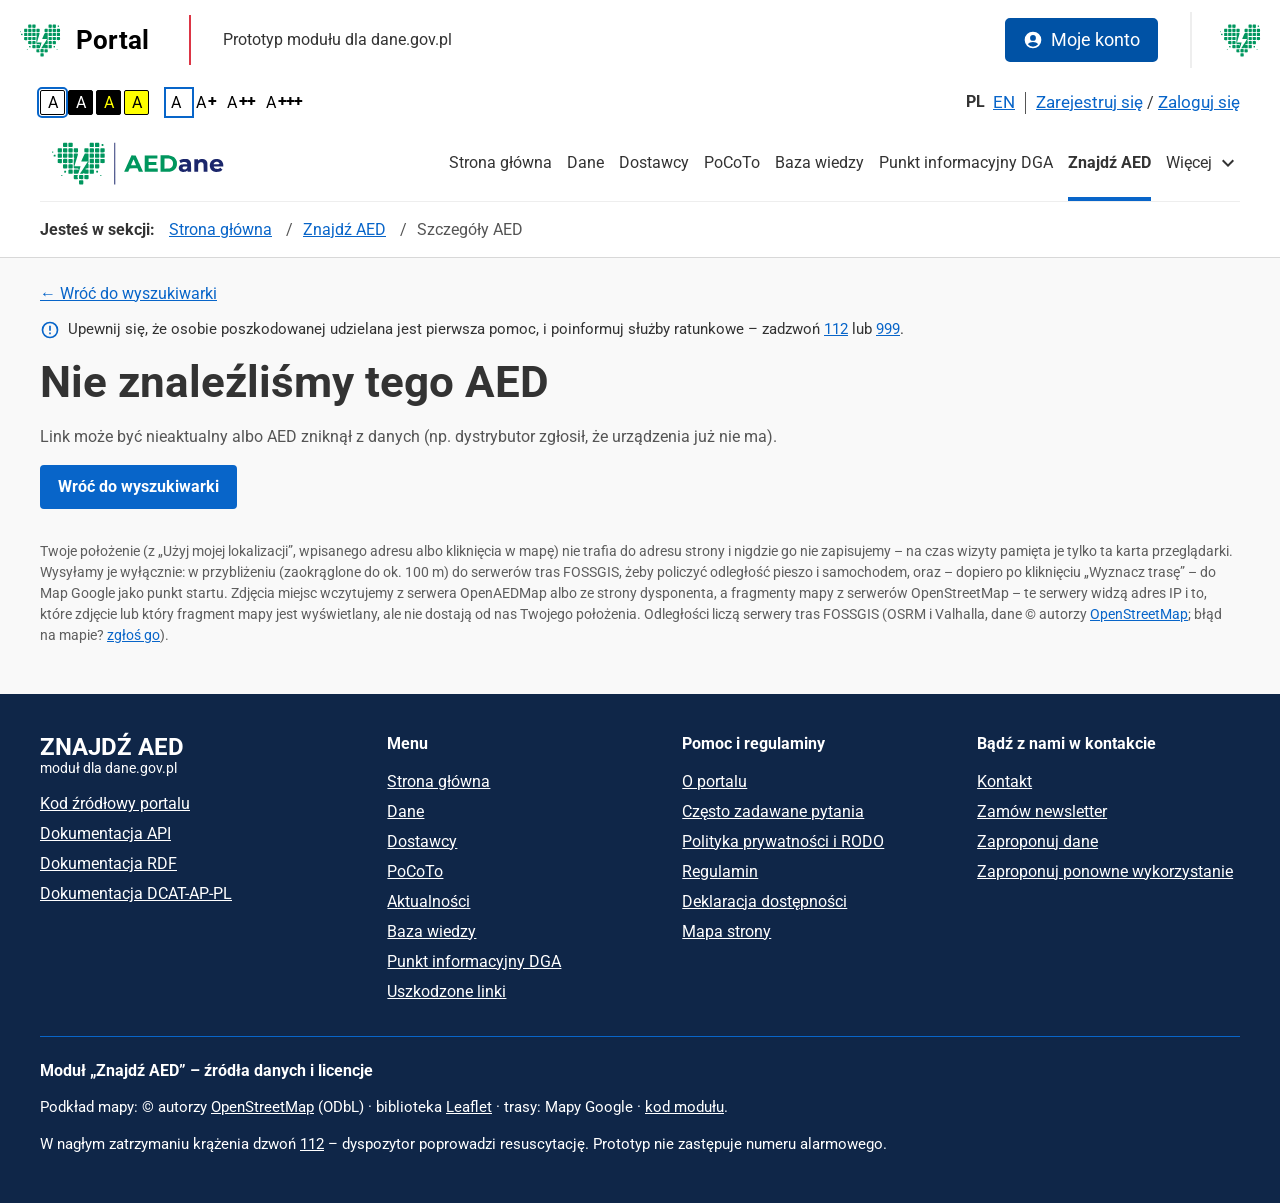
==== commit ad4d2b09: "app: nagłówek tylko z logotypem AEDane (większy), mniejszy tytuł „Znajdź AED” nad mapą AI-Assisted: " ====
--- a/app/aed.html
+++ b/app/aed.html
@@ -7,8 +7,8 @@
     <meta name="description" content="Szczegóły defibrylatora AED: gdzie jest, kiedy jest dostępny, kto za niego odpowiada. Prototyp na otwartych danych z dane.gov.pl." />
     <meta name="theme-color" content="#0f2648" />
     <link rel="icon" href="data:image/svg+xml,%3Csvg xmlns='http://www.w3.org/2000/svg' viewBox='0 0 32 32'%3E%3Cpath d='M16 28s-11-6.6-11-15A6.5 6.5 0 0 1 16 8.6 6.5 6.5 0 0 1 27 13c0 8.4-11 15-11 15z' fill='%23d40043'/%3E%3Cpath d='M17.2 11.5 13 17.6h3.2l-1.4 5 4.8-6.6h-3.3z' fill='%23fff'/%3E%3C/svg%3E" />
-    <link rel="stylesheet" href="vendor/leaflet/leaflet.css?v=20261122-32" />
-    <link rel="stylesheet" href="css/style.css?v=20261122-32" />
+    <link rel="stylesheet" href="vendor/leaflet/leaflet.css?v=20261122-34" />
+    <link rel="stylesheet" href="css/style.css?v=20261122-34" />
     <script>
       // Ustawienia dostępności przed pierwszym malowaniem (bez mignięcia).
       (function () {
@@ -35,7 +35,7 @@
       <!-- Pasek serwisu (w dane.gov.pl: pasek gov.pl – tu bez znaków państwowych) -->
       <div class="servicebar">
         <a class="servicebar__logo" href="./">
-          <img src="img/ikona-aedane.svg?v=20261122-32" alt="" width="48" height="48" />
+          <img src="img/ikona-aedane.svg?v=20261122-34" alt="" width="48" height="48" />
           Portal
         </a>
         <span class="servicebar__text">Prototyp modułu dla dane.gov.pl</span>
@@ -45,7 +45,7 @@
           <span class="visually-hidden"> – logowanie w dane.gov.pl</span>
         </a>
         <span class="servicebar__mark" aria-hidden="true">
-          <img src="img/ikona-aedane.svg?v=20261122-32" alt="" width="48" height="48" />
+          <img src="img/ikona-aedane.svg?v=20261122-34" alt="" width="48" height="48" />
         </span>
       </div>
 
@@ -87,8 +87,7 @@
         <div class="container">
           <div class="navbar" id="main-menu" tabindex="-1">
             <a class="navbar-brand" href="./" aria-label="AEDane – Znajdź AED, strona główna">
-              <img class="brand-logo" src="img/logotyp-aedane.svg?v=20261122-32" alt="" width="162" height="54" />
-              <span class="brand-name" aria-hidden="true">Znajdź AED</span>
+              <img class="brand-logo" src="img/logotyp-aedane.svg?v=20261122-34" alt="" width="195" height="65" />
             </a>
             <button type="button" class="navbar-toggler" aria-controls="main-nav" aria-expanded="false">MENU</button>
             <nav id="main-nav" class="navbar-collapse" aria-label="Menu główne">
@@ -205,10 +204,10 @@
       </div>
     </footer>
 
-    <script src="vendor/leaflet/leaflet.js?v=20261122-32"></script>
-    <script src="data/aed-data.js?v=20261122-32"></script>
-    <script src="js/aed-core.js?v=20261122-32"></script>
-    <script src="js/a11y.js?v=20261122-32"></script>
-    <script src="js/aed-detail.js?v=20261122-32"></script>
+    <script src="vendor/leaflet/leaflet.js?v=20261122-34"></script>
+    <script src="data/aed-data.js?v=20261122-34"></script>
+    <script src="js/aed-core.js?v=20261122-34"></script>
+    <script src="js/a11y.js?v=20261122-34"></script>
+    <script src="js/aed-detail.js?v=20261122-34"></script>
   </body>
 </html>
--- a/app/css/style.css
+++ b/app/css/style.css
@@ -489,42 +489,31 @@
 .navbar-brand {
   display: inline-flex;
   align-items: center;
-  gap: 0.875rem;
   padding: 15px 0;
   text-decoration: none;
 }
-/* Logotyp AEDane: min. 160 px szerokości (księga znaku), więc 162×54 także na telefonie. */
+/* Logotyp AEDane: min. 160 px szerokości (księga znaku); 195×65, na telefonie 180×60. */
 .brand-logo {
   display: block;
-  width: 162px;
-  height: 54px;
-}
-.brand-name {
-  font-family: 'Roboto', Arial, sans-serif;
-  font-size: 1.5rem;
-  font-weight: 700;
-  line-height: 1.1;
-  color: var(--heading);
-  text-transform: uppercase;
-  white-space: nowrap;
-}
-/* Telefon: logotyp, „Znajdź AED” i MENU w jednym wierszu. */
+  width: 195px;
+  height: 65px;
+}
+/* Telefon: znak lekko w lewo, napis MENU do prawej krawędzi treści. */
 @media (max-width: 420px) {
   .navbar-brand {
-    gap: 0.625rem;
+    margin-left: -0.375rem;
   }
   .brand-logo {
-    width: 160px;
-    height: 53px;
-  }
-  .brand-name {
-    font-size: 0.9375rem;
+    width: 180px;
+    height: 60px;
   }
   .navbar .navbar-toggler {
+    margin-right: -0.5rem;
     padding-left: 0.5rem;
     padding-right: 0.5rem;
   }
-}.navbar-toggler {
+}
+.navbar-toggler {
   min-height: 2.75rem;
   padding: 0.25rem 0.75rem;
   font: inherit;
@@ -704,6 +693,10 @@
   margin: 0 0 0.75rem;
   font-size: clamp(2rem, 1.5rem + 1.6vw, 3rem);
   font-weight: 700;
+}
+/* „Znajdź AED” nad mapą – trochę mniejszy niż tytuł strony AED */
+.page-title--finder {
+  font-size: clamp(1.75rem, 1.375rem + 1.2vw, 2.5rem);
 }
 .page-lead {
   margin: 0 0 1.5rem;
@@ -1424,9 +1417,6 @@
 html[data-contrast] .nav-link:hover {
   border-bottom-color: var(--hc-fg) !important;
 }
-html[data-contrast] .brand-name {
-  color: var(--hc-fg);
-}
 /* Znak na ciemnym tle trybu kontrastu: białe pole pod znakiem (księga: nie kłaść na słabo kontrastowe tło). */
 html[data-contrast] .brand-logo,
 html[data-contrast] .servicebar img {
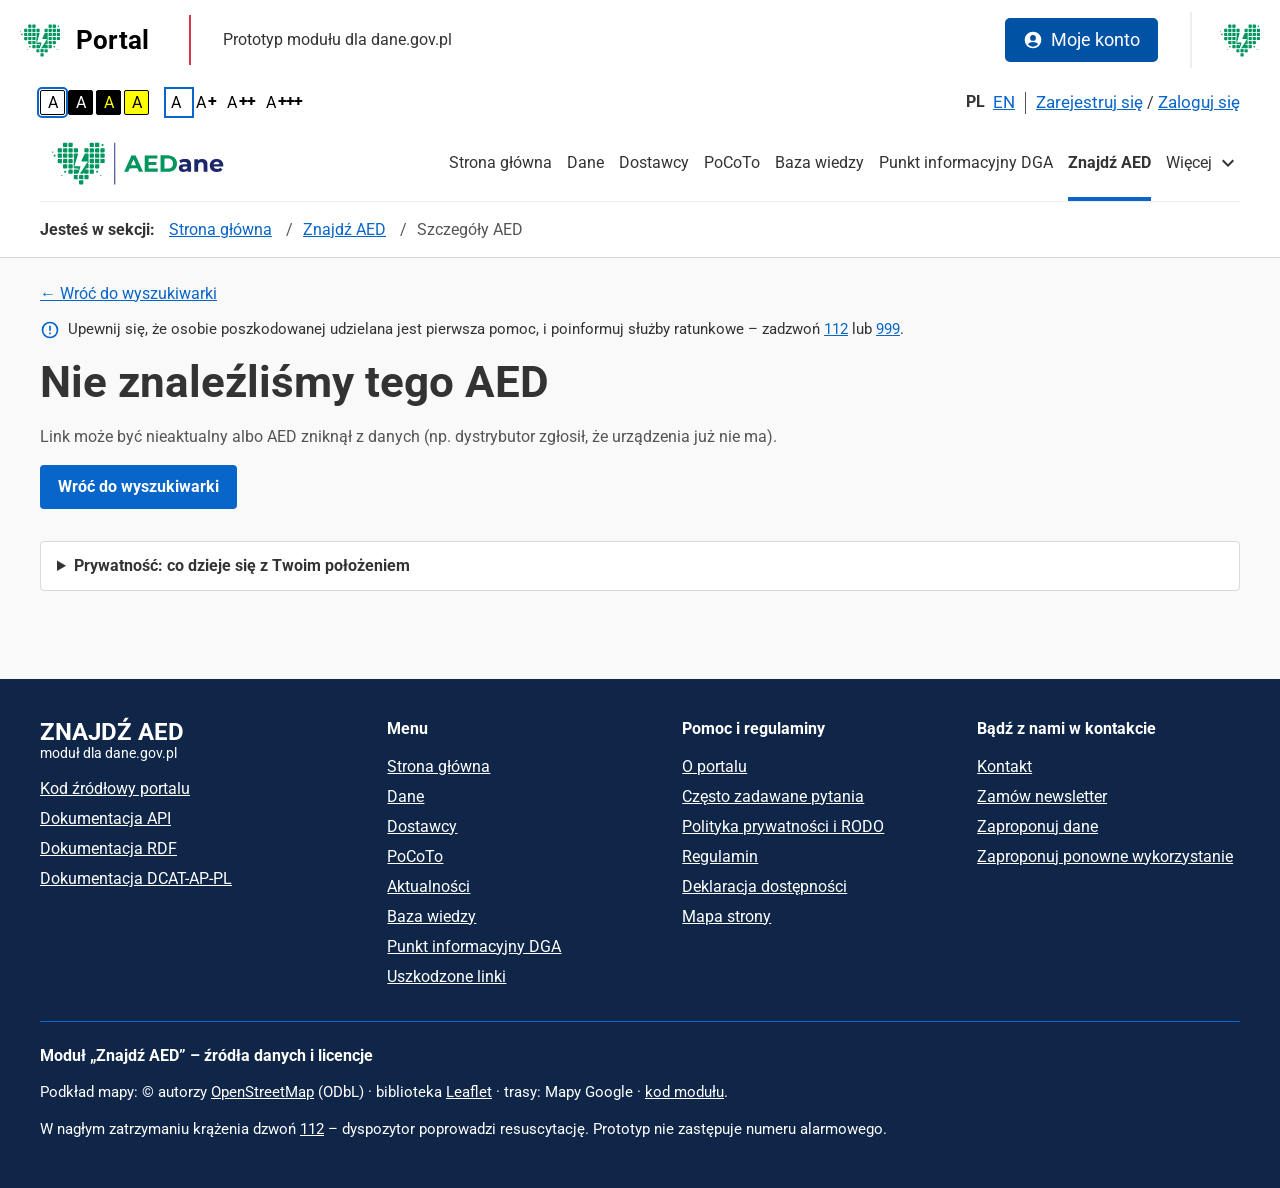
==== commit 4146a041: "app: czytelniejsze informacje pod mapą dla zwykłych obywateli - Legenda „Jak czytać mapę” w ramce, d" ====
--- a/app/aed.html
+++ b/app/aed.html
@@ -6,9 +6,11 @@
     <title>AED – szczegóły – Znajdź AED</title>
     <meta name="description" content="Szczegóły defibrylatora AED: gdzie jest, kiedy jest dostępny, kto za niego odpowiada. Prototyp na otwartych danych z dane.gov.pl." />
     <meta name="theme-color" content="#0f2648" />
-    <link rel="icon" href="data:image/svg+xml,%3Csvg xmlns='http://www.w3.org/2000/svg' viewBox='0 0 32 32'%3E%3Cpath d='M16 28s-11-6.6-11-15A6.5 6.5 0 0 1 16 8.6 6.5 6.5 0 0 1 27 13c0 8.4-11 15-11 15z' fill='%23d40043'/%3E%3Cpath d='M17.2 11.5 13 17.6h3.2l-1.4 5 4.8-6.6h-3.3z' fill='%23fff'/%3E%3C/svg%3E" />
-    <link rel="stylesheet" href="vendor/leaflet/leaflet.css?v=20261122-34" />
-    <link rel="stylesheet" href="css/style.css?v=20261122-34" />
+    <link rel="icon" href="img/ikona-aedane.svg?v=20261122-38" type="image/svg+xml" />
+    <link rel="icon" href="img/ikona-32.png?v=20261122-38" sizes="32x32" type="image/png" />
+    <link rel="apple-touch-icon" href="img/apple-touch-icon.png?v=20261122-38" />
+    <link rel="stylesheet" href="vendor/leaflet/leaflet.css?v=20261122-38" />
+    <link rel="stylesheet" href="css/style.css?v=20261122-38" />
     <script>
       // Ustawienia dostępności przed pierwszym malowaniem (bez mignięcia).
       (function () {
@@ -35,7 +37,7 @@
       <!-- Pasek serwisu (w dane.gov.pl: pasek gov.pl – tu bez znaków państwowych) -->
       <div class="servicebar">
         <a class="servicebar__logo" href="./">
-          <img src="img/ikona-aedane.svg?v=20261122-34" alt="" width="48" height="48" />
+          <img src="img/ikona-aedane.svg?v=20261122-38" alt="" width="48" height="48" />
           Portal
         </a>
         <span class="servicebar__text">Prototyp modułu dla dane.gov.pl</span>
@@ -45,7 +47,7 @@
           <span class="visually-hidden"> – logowanie w dane.gov.pl</span>
         </a>
         <span class="servicebar__mark" aria-hidden="true">
-          <img src="img/ikona-aedane.svg?v=20261122-34" alt="" width="48" height="48" />
+          <img src="img/ikona-aedane.svg?v=20261122-38" alt="" width="48" height="48" />
         </span>
       </div>
 
@@ -87,7 +89,7 @@
         <div class="container">
           <div class="navbar" id="main-menu" tabindex="-1">
             <a class="navbar-brand" href="./" aria-label="AEDane – Znajdź AED, strona główna">
-              <img class="brand-logo" src="img/logotyp-aedane.svg?v=20261122-34" alt="" width="195" height="65" />
+              <img class="brand-logo" src="img/logotyp-aedane.svg?v=20261122-38" alt="" width="195" height="65" />
             </a>
             <button type="button" class="navbar-toggler" aria-controls="main-nav" aria-expanded="false">MENU</button>
             <nav id="main-nav" class="navbar-collapse" aria-label="Menu główne">
@@ -144,7 +146,11 @@
           <h1 class="page-title">Szczegóły AED</h1>
           <p>Wczytujemy dane…</p>
         </article>
-        <p class="hint">Twoje położenie (z „Użyj mojej lokalizacji”, wpisanego adresu albo kliknięcia w mapę) nie trafia do adresu strony i nigdzie go nie zapisujemy – na czas wizyty pamięta je tylko ta karta przeglądarki. Wysyłamy je wyłącznie: w przybliżeniu (zaokrąglone do ok. 100 m) do serwerów tras FOSSGIS, żeby policzyć odległość pieszo i samochodem, oraz – dopiero po kliknięciu „Wyznacz trasę” – do Map Google jako punkt startu. Zdjęcia miejsc wczytujemy z serwera OpenAEDMap albo ze strony dysponenta, a fragmenty mapy z serwerów OpenStreetMap – te serwery widzą adres IP i to, które zdjęcie lub który fragment mapy jest wyświetlany, ale nie dostają od nas Twojego położenia. Odległości liczą serwery tras FOSSGIS (OSRM i Valhalla, dane © autorzy <a href="https://www.openstreetmap.org/copyright">OpenStreetMap</a>; błąd na mapie? <a href="https://www.openstreetmap.org/fixthemap">zgłoś go</a>).</p>
+        <details class="privacy">
+          <summary>Prywatność: co dzieje się z Twoim położeniem</summary>
+          <p><strong>W skrócie: nie zapisujemy Twojego położenia.</strong></p>
+          <p class="hint">Twoje położenie (z „Użyj mojej lokalizacji”, wpisanego adresu albo kliknięcia w mapę) nie trafia do adresu strony i nigdzie go nie zapisujemy – na czas wizyty pamięta je tylko ta karta przeglądarki. Wysyłamy je wyłącznie: w przybliżeniu (zaokrąglone do ok. 100 m) do serwerów tras FOSSGIS, żeby policzyć odległość pieszo i samochodem, oraz – dopiero po kliknięciu „Wyznacz trasę” – do Map Google jako punkt startu. Zdjęcia miejsc wczytujemy z serwera OpenAEDMap albo ze strony dysponenta, a fragmenty mapy z serwerów OpenStreetMap – te serwery widzą adres IP i to, które zdjęcie lub który fragment mapy jest wyświetlany, ale nie dostają od nas Twojego położenia. Odległości liczą serwery tras FOSSGIS (OSRM i Valhalla, dane © autorzy <a href="https://www.openstreetmap.org/copyright">OpenStreetMap</a>; błąd na mapie? <a href="https://www.openstreetmap.org/fixthemap">zgłoś go</a>).</p>
+        </details>
 
       </div>
     </main>
@@ -204,10 +210,10 @@
       </div>
     </footer>
 
-    <script src="vendor/leaflet/leaflet.js?v=20261122-34"></script>
-    <script src="data/aed-data.js?v=20261122-34"></script>
-    <script src="js/aed-core.js?v=20261122-34"></script>
-    <script src="js/a11y.js?v=20261122-34"></script>
-    <script src="js/aed-detail.js?v=20261122-34"></script>
+    <script src="vendor/leaflet/leaflet.js?v=20261122-38"></script>
+    <script src="data/aed-data.js?v=20261122-38"></script>
+    <script src="js/aed-core.js?v=20261122-38"></script>
+    <script src="js/a11y.js?v=20261122-38"></script>
+    <script src="js/aed-detail.js?v=20261122-38"></script>
   </body>
 </html>
--- a/app/css/style.css
+++ b/app/css/style.css
@@ -1098,19 +1098,51 @@
   border: 2px solid #fff;
 }
 
+/* Legenda pod mapą: dwie grupy (dostępność, weryfikacja), duży czytelny tekst */
+.legend-box {
+  margin-top: 1.5rem;
+  padding: 1.25rem 1.5rem;
+  background: #fff;
+  border: 1px solid var(--grey-5);
+  border-radius: 4px;
+}
+.legend-box__title {
+  margin: 0 0 1rem;
+  font-size: 1.5rem;
+}
+.legend-box__cols {
+  display: grid;
+  gap: 1.25rem 2.5rem;
+}
+@media (min-width: 768px) {
+  .legend-box__cols {
+    grid-template-columns: 1fr 1fr;
+  }
+}
+.legend-box__sub {
+  margin: 0 0 0.625rem;
+  font-size: 1.0625rem;
+  font-weight: 700;
+}
 .legend {
   display: flex;
-  flex-wrap: wrap;
-  gap: 0.25rem 1rem;
-  margin: 0.75rem 0 0;
+  flex-direction: column;
+  gap: 0.625rem;
+  margin: 0;
   padding: 0;
   list-style: none;
-  font-size: 0.875rem;
+  font-size: 1rem;
+  line-height: 1.4;
 }
 .legend li {
-  display: inline-flex;
-  align-items: center;
-  gap: 0.375rem;
+  display: flex;
+  align-items: center;
+  gap: 0.625rem;
+}
+.legend .dot {
+  flex: none;
+  width: 18px;
+  height: 18px;
 }
 .dot {
   display: inline-block;
@@ -1221,8 +1253,8 @@
 }
 .legend-pin {
   display: inline-block;
-  width: 1.25rem;
-  height: 1.625rem;
+  width: 1.5rem;
+  height: 2rem;
   flex: none;
 }
 
@@ -1274,6 +1306,28 @@
 }
 .data-quality h2 {
   font-size: 1.5rem;
+}
+.data-quality p {
+  max-width: 60rem;
+  font-size: 1rem;
+  line-height: 1.6;
+}
+/* Prywatność: najmniej pilne – zwinięte, rozwija się na kliknięcie */
+.privacy {
+  margin: 2rem 0 2.5rem;
+  padding: 0.75rem 1rem;
+  border: 1px solid var(--grey-5);
+  border-radius: 4px;
+  background: #fff;
+}
+.privacy summary {
+  cursor: pointer;
+  font-weight: 700;
+  color: var(--heading);
+}
+.privacy p {
+  max-width: 60rem;
+  margin: 0.75rem 0 0;
 }
 
 .page-footer {
@@ -1366,6 +1420,8 @@
 html[data-contrast] .badge,
 html[data-contrast] .verify,
 html[data-contrast] .leaflet-popup-content-wrapper,
+html[data-contrast] .legend-box,
+html[data-contrast] .privacy,
 html[data-contrast] .leaflet-popup-tip {
   background: var(--hc-bg) !important;
   color: var(--hc-fg) !important;
@@ -1390,8 +1446,21 @@
 html[data-contrast] .hint,
 html[data-contrast] .servicebar__logo,
 html[data-contrast] .servicebar__text,
-html[data-contrast] .btn--font {
+html[data-contrast] .btn--font,
+html[data-contrast] .page-tip,
+html[data-contrast] .page-tip .icon,
+html[data-contrast] .navbar-toggler,
+html[data-contrast] .privacy summary,
+html[data-contrast] .user-related {
   color: var(--hc-fg) !important;
+}
+/* Przyciski mapy (powiększenie, zamknięcie dymka) i linki „Przejdź do…” – kolory trybu kontrastu */
+html[data-contrast] .leaflet-bar a,
+html[data-contrast] .leaflet-popup-close-button,
+html[data-contrast] .skip-menu__link {
+  background: var(--hc-bg) !important;
+  color: var(--hc-fg) !important;
+  border-color: var(--hc-fg) !important;
 }
 html[data-contrast] a,
 html[data-contrast] .aed-select {
